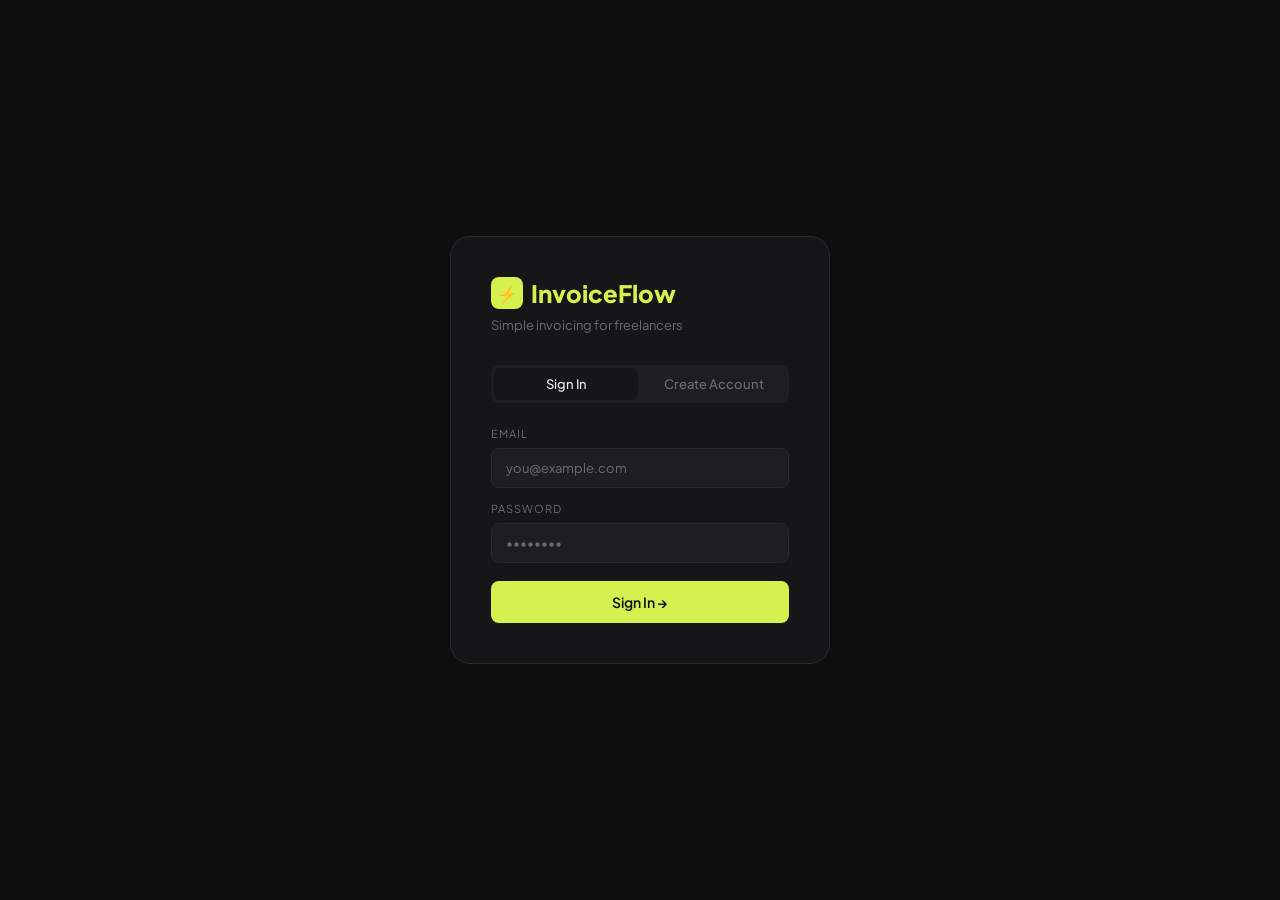
==== index.html @ d76b5438 "Update index.html" ====
<!DOCTYPE html>
<html lang="en">
<head>
<meta charset="UTF-8">
<meta name="viewport" content="width=device-width, initial-scale=1.0">
<title>InvoiceFlow — Simple Invoicing for Freelancers</title>
<link href="https://fonts.googleapis.com/css2?family=Plus+Jakarta+Sans:wght@400;500;600;700;800&family=DM+Mono:wght@300;400;500&display=swap" rel="stylesheet">
<link rel="stylesheet" href="style.css">

<!-- Supabase -->
<script src="https://cdn.jsdelivr.net/npm/@supabase/supabase-js@2"></script>
<!-- PDF -->
<script src="https://cdnjs.cloudflare.com/ajax/libs/jspdf/2.5.1/jspdf.umd.min.js"></script>
<script src="https://cdnjs.cloudflare.com/ajax/libs/jspdf-autotable/3.8.2/jspdf.plugin.autotable.min.js"></script>
<!-- Charts -->
<script src="https://cdn.jsdelivr.net/npm/chart.js@4.4.0/dist/chart.umd.min.js"></script>
<!-- App config — replace with your values -->
<script>
  const SUPABASE_URL = 'https://qlejmmsizedjpfwicvux.supabase.co'  // ← replace this
  const SUPABASE_KEY = 'eyJhbGciOiJIUzI1NiIsInR5cCI6IkpXVCJ9.eyJpc3MiOiJzdXBhYmFzZSIsInJlZiI6InFsZWptbXNpemVkanBmd2ljdnV4Iiwicm9sZSI6ImFub24iLCJpYXQiOjE3NzM1NTgwMjksImV4cCI6MjA4OTEzNDAyOX0.oq34AdYu4NknnfqPH8v4bfA4Kg9KngEJ089hecFGoRc'                             // ← replace this
  const { createClient } = supabase
  const db = createClient(SUPABASE_URL, SUPABASE_KEY)

  // LemonSqueezy config — keys are now server-side only
  const TRIAL_DAYS         = 14
  const FREE_INVOICE_LIMIT = 3
</script>
</head>
<body>
</head>
<body>

<!-- AUTH SCREEN -->
<div class="auth-screen" id="auth-screen">
  <div class="auth-box">
    <div class="auth-logo"><div class="auth-logo-icon">⚡</div>InvoiceFlow</div>
    <div class="auth-sub">Simple invoicing for freelancers</div>
    <div class="auth-tabs">
      <button class="auth-tab active" onclick="switchAuthTab('login',this)">Sign In</button>
      <button class="auth-tab" onclick="switchAuthTab('signup',this)">Create Account</button>
    </div>
    <div class="auth-error" id="auth-error"></div>
    <div id="auth-login">
      <label class="auth-label">Email</label>
      <input class="auth-input" id="login-email" type="email" placeholder="you@example.com" />
      <label class="auth-label">Password</label>
      <input class="auth-input" id="login-password" type="password" placeholder="••••••••" />
      <button class="auth-btn" onclick="handleLogin()">Sign In →</button>
    </div>
    <div id="auth-signup" style="display:none">
      <label class="auth-label">Email</label>
      <input class="auth-input" id="signup-email" type="email" placeholder="you@example.com" />
      <label class="auth-label">Password</label>
      <input class="auth-input" id="signup-password" type="password" placeholder="Min 6 characters" />
      <button class="auth-btn" onclick="handleSignup()">Create Free Account →</button>
    </div>
  </div>
</div>

<!-- MAIN APP -->
<div class="app" id="app">
  <aside class="sidebar">
    <div class="logo"><div class="logo-icon">⚡</div>InvoiceFlow</div>
    <div class="nav-section">Menu</div>
    <a class="nav-item active" onclick="showView('dashboard',this)"><span class="nav-icon">▦</span> Dashboard</a>
    <a class="nav-item" onclick="showView('reports',this)"><span class="nav-icon">◈</span> Reports</a>
    <a class="nav-item" onclick="showView('invoices',this)"><span class="nav-icon">◫</span> Invoices</a>
    <a class="nav-item" onclick="showView('clients',this)"><span class="nav-icon">◑</span> Clients</a>
    <a class="nav-item" onclick="showView('create',this)"><span class="nav-icon">＋</span> New Invoice</a>
    <a class="nav-item" onclick="showView('estimates',this)"><span class="nav-icon">◉</span> Estimates</a>
    <div class="nav-section">Account</div>
    <a class="nav-item" onclick="showView('settings',this)"><span class="nav-icon">⚙</span> Company Settings</a>
    <a class="nav-item" id="nav-billing" onclick="openBillingPortal()"><span class="nav-icon">💳</span> Billing</a>
    <a class="nav-item" onclick="handleLogout()"><span class="nav-icon">←</span> Sign Out</a>
    <div class="sidebar-bottom">
      <div class="user-pill">
        <div class="avatar" id="user-avatar">?</div>
        <div class="user-info">
          <div class="user-name" id="user-email-display">Loading...</div>
          <div class="user-plan">✦ Free Trial</div>
        </div>
      </div>
    </div>
  </aside>

  <main class="main">

    <!-- DASHBOARD -->
    <div class="view active" id="view-dashboard">
      <div class="trial-banner" id="trial-banner" style="display:none;">
        ⏳ <span id="trial-banner-text">You're on a free trial.</span>
        <button class="btn btn-primary" style="padding:6px 14px;font-size:12px;margin-left:auto;" onclick="goToCheckout()">Upgrade to Pro →</button>
      </div>
      <div class="page-header">
        <div>
          <div class="page-title">Dashboard</div>
          <div class="page-subtitle" id="dash-subtitle">Loading...</div>
        </div>
        <button class="btn btn-primary" onclick="showView('create',document.querySelector('[onclick*=create]'))">＋ New Invoice</button>
      </div>
      <div class="stats-grid">
        <div class="stat-card total"><div class="stat-label">Total Outstanding</div><div class="stat-value" id="stat-outstanding">$0</div><div class="stat-sub" id="stat-outstanding-sub">0 invoices</div></div>
        <div class="stat-card paid"><div class="stat-label">Paid</div><div class="stat-value" id="stat-paid">$0</div><div class="stat-sub" id="stat-paid-sub">0 invoices</div></div>
        <div class="stat-card pending"><div class="stat-label">Awaiting Payment</div><div class="stat-value" id="stat-pending">$0</div><div class="stat-sub" id="stat-pending-sub">0 sent</div></div>
        <div class="stat-card overdue"><div class="stat-label">Overdue</div><div class="stat-value" id="stat-overdue">$0</div><div class="stat-sub" id="stat-overdue-sub">0 invoices</div></div>
      </div>
      <div class="table-section">
        <div class="table-header"><div class="table-title">Recent Invoices</div></div>
        <table class="invoice-table">
          <thead><tr><th>Invoice</th><th>Client</th><th>Amount</th><th>Due Date</th><th>Status</th><th>Actions</th></tr></thead>
          <tbody id="dashboard-table-body"><tr class="loading-row"><td colspan="6">Loading...</td></tr></tbody>
        </table>
      </div>
    </div>

    <!-- REPORTS -->
    <div class="view" id="view-reports">
      <div class="page-header">
        <div>
          <div class="page-title">Reports</div>
          <div class="page-subtitle" id="report-subtitle">Financial overview</div>
        </div>
      </div>

      <!-- Date range bar -->
      <div class="date-range-bar">
        <span class="date-range-label">Period:</span>
        <input type="date" class="date-input" id="report-from" />
        <span class="date-range-label">→</span>
        <input type="date" class="date-input" id="report-to" />
        <button class="btn btn-primary" style="padding:8px 16px;font-size:12px;" onclick="applyDateRange()">Apply</button>
        <div style="display:flex;gap:6px;margin-left:8px;">
          <button class="quick-btn" onclick="setQuick('month',this)">This Month</button>
          <button class="quick-btn" onclick="setQuick('quarter',this)">3 Months</button>
          <button class="quick-btn active" onclick="setQuick('year',this)">This Year</button>
          <button class="quick-btn" onclick="setQuick('all',this)">All Time</button>
        </div>
      </div>

      <!-- KPI row -->
      <div class="kpi-grid">
        <div class="kpi-card income">
          <div class="kpi-label">Total Income</div>
          <div class="kpi-value" id="kpi-income">$0</div>
          <div class="kpi-sub" id="kpi-income-sub">0 paid invoices</div>
        </div>
        <div class="kpi-card outstanding">
          <div class="kpi-label">Outstanding</div>
          <div class="kpi-value" id="kpi-outstanding">$0</div>
          <div class="kpi-sub" id="kpi-outstanding-sub">0 invoices</div>
        </div>
        <div class="kpi-card overdue">
          <div class="kpi-label">Overdue</div>
          <div class="kpi-value" id="kpi-overdue">$0</div>
          <div class="kpi-sub" id="kpi-overdue-sub">0 invoices</div>
        </div>
        <div class="kpi-card invoices">
          <div class="kpi-label">Total Invoiced</div>
          <div class="kpi-value" id="kpi-total">$0</div>
          <div class="kpi-sub" id="kpi-total-sub">0 invoices</div>
        </div>
      </div>

      <!-- Income chart + Status donut -->
      <div class="report-grid">
        <div class="report-card">
          <div class="report-card-title">Income Over Time</div>
          <canvas id="income-chart" height="200"></canvas>
        </div>
        <div class="report-card">
          <div class="report-card-title">Invoice Status Breakdown</div>
          <div class="status-donut-wrap">
            <canvas id="status-chart" width="140" height="140" style="flex-shrink:0;"></canvas>
            <div class="donut-legend" id="donut-legend"></div>
          </div>
        </div>
      </div>

      <!-- Top clients + Averages -->
      <div class="report-grid">
        <div class="report-card">
          <div class="report-card-title">Top Clients by Revenue</div>
          <div id="top-clients-list"></div>
        </div>
        <div class="report-card">
          <div class="report-card-title">Key Metrics</div>
          <div id="avg-metrics"></div>
        </div>
      </div>
    </div>

    <!-- ALL INVOICES -->
    <div class="view" id="view-invoices">
      <div class="page-header">
        <div><div class="page-title">All Invoices</div><div class="page-subtitle">Manage and track all your invoices</div></div>
        <button class="btn btn-primary" onclick="showView('create',document.querySelector('[onclick*=create]'))">＋ New Invoice</button>
      </div>
      <div class="table-section">
        <div class="table-header">
          <div class="table-title">Invoice List</div>
          <div class="filter-tabs">
            <button class="filter-tab active" onclick="filterInvoices('all',this)">All</button>
            <button class="filter-tab" onclick="filterInvoices('paid',this)">Paid</button>
            <button class="filter-tab" onclick="filterInvoices('sent',this)">Sent</button>
            <button class="filter-tab" onclick="filterInvoices('overdue',this)">Overdue</button>
          </div>
        </div>
        <table class="invoice-table">
          <thead><tr><th>Invoice</th><th>Client</th><th>Amount</th><th>Due Date</th><th>Status</th><th>Actions</th></tr></thead>
          <tbody id="invoices-table-body"><tr class="loading-row"><td colspan="6">Loading...</td></tr></tbody>
        </table>
      </div>
    </div>

    <!-- CREATE INVOICE -->
    <div class="view" id="view-create">
      <div class="page-header">
        <div><div class="page-title" id="create-page-title">New Invoice</div><div class="page-subtitle" id="new-invoice-num">Draft</div></div>
        <div style="display:flex;gap:10px;">
          <button class="btn btn-ghost" onclick="showView('dashboard',document.querySelector('[onclick*=dashboard]'))">Cancel</button>
          <button class="btn btn-ghost" id="btn-save-draft" onclick="saveInvoice('draft')">Save Draft</button>
          <button class="btn btn-ghost" id="btn-save-estimate" onclick="saveInvoice('estimate')" style="display:none">Save Estimate</button>
          <button class="btn btn-primary" id="btn-send" onclick="saveInvoice('sent')">✉ Send Invoice</button>
        </div>
      </div>

      <div class="form-grid">
        <div class="form-card" style="border-color:var(--accent);border-opacity:.3;">
          <div class="form-card-title"><span>1</span> From (Your Company)</div>
          <div id="company-banner" style="display:flex;align-items:center;gap:14px;">
            <img id="create-logo-preview" src="" style="display:none;width:44px;height:44px;object-fit:contain;border-radius:6px;border:1px solid var(--border);background:var(--surface2);" />
            <div style="flex:1;">
              <div id="create-company-name" style="font-weight:500;font-size:14px;color:var(--text);">—</div>
              <div id="create-company-email" style="font-size:12px;color:var(--muted);margin-top:2px;">—</div>
              <div id="create-company-address" style="font-size:12px;color:var(--muted);margin-top:1px;"></div>
            </div>
            <button class="btn btn-ghost" style="font-size:11px;padding:6px 12px;" onclick="showView('settings',document.querySelector('[onclick*=settings]'))">Edit ⚙</button>
          </div>
        </div>
        <div class="form-card">
          <div class="form-card-title"><span>2</span> Bill To (Client)</div>
          <div class="form-group"><label class="form-label">Client Name / Company</label><input class="form-input" id="client-name" placeholder="Acme Corp" /></div>
          <div class="form-group"><label class="form-label">Client Email</label><input class="form-input" id="client-email" placeholder="billing@client.com" /></div>
          <div class="form-group"><label class="form-label">Client Address (optional)</label><input class="form-input" id="client-address" placeholder="456 Business Ave" /></div>
        </div>
      </div>

      <div class="form-grid">
        <div class="form-card">
          <div class="form-card-title"><span>3</span> Invoice Details</div>
          <div class="form-group"><label class="form-label">Invoice Number</label><input class="form-input" id="inv-number" placeholder="#INV-0001" /></div>
          <div class="form-group"><label class="form-label">Issue Date</label><input class="form-input" type="date" id="inv-issue-date" /></div>
          <div class="form-group"><label class="form-label">Due Date</label><input class="form-input" type="date" id="inv-due-date" /></div>
          <div class="form-group">
            <label class="form-label">Currency</label>
            <select class="form-input" id="inv-currency" onchange="updateCurrencySymbol()">
              <option value="USD">USD — US Dollar ($)</option>
              <option value="EUR">EUR — Euro (€)</option>
              <option value="IDR">IDR — Indonesian Rupiah (Rp)</option>
              <option value="GBP">GBP — British Pound (£)</option>
              <option value="SGD">SGD — Singapore Dollar (S$)</option>
              <option value="AUD">AUD — Australian Dollar (A$)</option>
              <option value="JPY">JPY — Japanese Yen (¥)</option>
              <option value="MYR">MYR — Malaysian Ringgit (RM)</option>
            </select>
          </div>
        </div>
        <div class="form-card">
          <div class="form-card-title"><span>4</span> Payment & Notes</div>
          <div class="form-group"><label class="form-label">Payment Method</label><select class="form-input" id="inv-payment-method"><option>Bank Transfer</option><option>PayPal</option><option>Stripe</option><option>Wise</option></select></div>
          <div class="form-group"><label class="form-label">Payment Details</label><input class="form-input" id="inv-payment-details" placeholder="Account number or PayPal email" /></div>
          <div class="form-group"><label class="form-label">Notes (optional)</label><input class="form-input" id="inv-notes" placeholder="Thank you for your business!" /></div>
        </div>
      </div>

      <div class="line-items-card">
        <div class="form-card-title"><span>5</span> Line Items</div>
        <div class="line-item-header"><span>Description</span><span>Qty</span><span id="rate-header">Rate ($)</span><span>Total</span><span></span></div>
        <div id="line-items"></div>
        <button class="btn btn-ghost" style="margin-top:12px;font-size:12px;" onclick="addLine()">＋ Add Line Item</button>
        <div class="totals-row">
          <div class="totals-box">
            <div class="totals-line"><span>Subtotal</span><span id="subtotal">$0.00</span></div>
            <div class="totals-line" style="align-items:center;">
              <span>Tax %</span>
              <input class="form-input" id="tax-rate" type="number" min="0" max="100" value="0" oninput="calcTotal()" style="width:70px;padding:4px 8px;font-size:12px;text-align:right;" />
            </div>
            <div class="totals-line"><span>Tax Amount</span><span id="tax-amount">$0.00</span></div>
            <div class="totals-line total"><span>Total</span><span id="grand-total">$0.00</span></div>
          </div>
        </div>
      </div>

      <div class="form-actions">
        <button class="btn btn-ghost" onclick="showView('dashboard',document.querySelector('[onclick*=dashboard]'))">Cancel</button>
        <button class="btn btn-ghost" onclick="saveInvoice('draft')">Save Draft</button>
        <button class="btn btn-primary" onclick="saveInvoice('sent')">✉ Send Invoice</button>
      </div>
    </div>

    <!-- ESTIMATES -->
    <div class="view" id="view-estimates">
      <div class="page-header">
        <div><div class="page-title">Estimates</div><div class="page-subtitle">Send quotes, convert to invoices in one click</div></div>
        <button class="btn btn-primary" onclick="showEstimateForm()">＋ New Estimate</button>
      </div>
      <div class="table-section">
        <div class="table-header"><div class="table-title">All Estimates</div></div>
        <table class="invoice-table">
          <thead><tr><th>Estimate</th><th>Client</th><th>Amount</th><th>Date</th><th>Status</th><th>Actions</th></tr></thead>
          <tbody id="estimates-table-body"><tr class="loading-row"><td colspan="6">Loading...</td></tr></tbody>
        </table>
      </div>
    </div>

    <!-- INVOICE DETAIL -->
    <div class="view" id="view-detail">
      <div class="page-header">
        <div>
          <div class="page-title" id="detail-inv-number">#INV-0001</div>
          <div class="page-subtitle" id="detail-inv-status">Status</div>
        </div>
        <div style="display:flex;gap:10px;">
          <button class="btn btn-ghost" onclick="showView('invoices', document.querySelector('[onclick*=invoices]'))">← Back</button>
          <button class="btn btn-ghost" id="detail-mark-paid-btn" onclick="markPaidFromDetail()">✓ Mark as Paid</button>
          <button class="btn btn-ghost" id="detail-convert-btn" onclick="convertEstimateToInvoice()" style="display:none">→ Convert to Invoice</button>
          <button class="btn btn-ghost" onclick="downloadPDF()">↓ Download PDF</button>
          <button class="btn btn-ghost" id="detail-share-btn" onclick="sharePortalLink()">🔗 Share Link</button>
          <button class="btn btn-primary" id="detail-email-btn" onclick="openEmailModal()">✉ Send Invoice</button>
          <button class="btn btn-ghost" id="detail-remind-btn" onclick="openReminderFromDetail()">🔔 Reminder</button>
        </div>
      </div>

      <div class="form-grid">
        <div class="form-card">
          <div class="form-card-title"><span>↑</span> From</div>
          <div style="font-size:14px;line-height:2;" id="detail-from">—</div>
        </div>
        <div class="form-card">
          <div class="form-card-title"><span>↓</span> Bill To</div>
          <div style="font-size:14px;line-height:2;" id="detail-to">—</div>
        </div>
      </div>

      <div class="form-grid">
        <div class="form-card">
          <div class="form-card-title"><span>i</span> Invoice Details</div>
          <div style="display:grid;grid-template-columns:1fr 1fr;gap:12px;">
            <div><div class="form-label">Issue Date</div><div id="detail-issue-date" style="font-size:14px;">—</div></div>
            <div><div class="form-label">Due Date</div><div id="detail-due-date" style="font-size:14px;">—</div></div>
            <div><div class="form-label">Payment Method</div><div id="detail-payment-method" style="font-size:14px;">—</div></div>
            <div><div class="form-label">Notes</div><div id="detail-notes" style="font-size:14px;">—</div></div>
          </div>
        </div>
        <div class="form-card" style="display:flex;flex-direction:column;justify-content:center;align-items:center;gap:8px;">
          <div class="form-label">Total Amount</div>
          <div id="detail-total" style="font-family:'Plus Jakarta Sans',sans-serif;font-size:48px;font-weight:800;letter-spacing:-2px;color:var(--accent);">$0</div>
          <span class="badge" id="detail-badge">draft</span>
        </div>
      </div>

      <div class="line-items-card">
        <div class="form-card-title"><span>≡</span> Line Items</div>
        <div class="line-item-header"><span>Description</span><span>Qty</span><span>Rate</span><span>Total</span><span></span></div>
        <div id="detail-line-items"></div>
        <div class="totals-row">
          <div class="totals-box">
            <div class="totals-line"><span>Subtotal</span><span id="detail-subtotal">$0.00</span></div>
            <div class="totals-line"><span id="detail-tax-label">Tax (0%)</span><span id="detail-tax-amount">$0.00</span></div>
            <div class="totals-line total"><span>Total</span><span id="detail-grand-total">$0.00</span></div>
          </div>
        </div>
      </div>
    </div>

    <!-- COMPANY SETTINGS -->
    <div class="view" id="view-settings">
      <div class="page-header">
        <div>
          <div class="page-title">Company Settings</div>
          <div class="page-subtitle">Set once — used on every invoice automatically</div>
        </div>
        <button class="btn btn-primary" onclick="saveCompanySettings()">Save Settings</button>
      </div>

      <div class="form-grid">
        <div class="form-card">
          <div class="form-card-title"><span>🏢</span> Company Info</div>
          <div class="form-group"><label class="form-label">Company / Your Name</label><input class="form-input" id="settings-name" placeholder="Alex Johnson Design" /></div>
          <div class="form-group"><label class="form-label">Email</label><input class="form-input" id="settings-email" placeholder="you@email.com" /></div>
          <div class="form-group"><label class="form-label">Phone (optional)</label><input class="form-input" id="settings-phone" placeholder="+1 234 567 8900" /></div>
          <div class="form-group"><label class="form-label">Address (optional)</label><input class="form-input" id="settings-address" placeholder="123 Main St, City, Country" /></div>
          <div class="form-group"><label class="form-label">Website (optional)</label><input class="form-input" id="settings-website" placeholder="www.yoursite.com" /></div>
        </div>

        <div class="form-card">
          <div class="form-card-title"><span>🖼</span> Company Logo</div>
          <div style="display:flex;flex-direction:column;align-items:center;gap:16px;padding:20px 0;">
            <img id="settings-logo-preview" src="" alt="Logo" style="display:none;max-width:160px;max-height:100px;object-fit:contain;border-radius:8px;border:1px solid var(--border);background:var(--surface2);padding:8px;" />
            <div id="settings-logo-placeholder" style="width:160px;height:100px;border:2px dashed var(--border);border-radius:8px;display:flex;align-items:center;justify-content:center;color:var(--muted);font-size:12px;">No logo yet</div>
            <label style="cursor:pointer;width:100%;">
              <div class="btn btn-ghost" style="width:100%;justify-content:center;">↑ Upload Logo</div>
              <input type="file" id="settings-logo-upload" accept="image/*" style="display:none" onchange="handleSettingsLogoUpload(this)" />
            </label>
            <button class="btn btn-ghost" style="width:100%;justify-content:center;color:var(--overdue);border-color:var(--overdue);" onclick="clearSettingsLogo()">Remove Logo</button>
          </div>
          <div style="font-size:11px;color:var(--muted);text-align:center;">PNG or JPG recommended. Max 1MB.</div>
        </div>
      </div>

      <div class="form-grid" style="margin-bottom:24px;">
        <div class="form-card">
          <div class="form-card-title"><span>✍</span> Authorised Signature</div>
          <div style="font-size:12px;color:var(--muted);margin-bottom:16px;">Appears on the PDF above "Authorised Sign". Use a signature on white/transparent background.</div>
          <div style="display:flex;flex-direction:column;align-items:center;gap:16px;">
            <img id="settings-sign-preview" src="" alt="Signature" style="display:none;max-width:200px;max-height:80px;object-fit:contain;border-radius:8px;border:1px solid var(--border);background:white;padding:8px;" />
            <div id="settings-sign-placeholder" style="width:200px;height:80px;border:2px dashed var(--border);border-radius:8px;display:flex;align-items:center;justify-content:center;color:var(--muted);font-size:12px;">No signature yet</div>
            <label style="cursor:pointer;width:100%;">
              <div class="btn btn-ghost" style="width:100%;justify-content:center;">↑ Upload Signature</div>
              <input type="file" id="settings-sign-upload" accept="image/*" style="display:none" onchange="handleSignatureUpload(this)" />
            </label>
            <button class="btn btn-ghost" style="width:100%;justify-content:center;color:var(--overdue);border-color:var(--overdue);" onclick="clearSignature()">Remove Signature</button>
          </div>
          <div style="font-size:11px;color:var(--muted);text-align:center;margin-top:12px;">PNG with transparent background works best.</div>
        </div>

        <div class="form-card">
          <div class="form-card-title"><span>👁</span> Signature Preview</div>
          <div style="background:white;border:1px solid var(--border);border-radius:8px;padding:20px;margin-bottom:12px;">
            <div style="display:flex;justify-content:flex-end;">
              <div style="width:160px;text-align:center;">
                <div id="sign-preview-img-wrap" style="height:60px;display:flex;align-items:center;justify-content:center;margin-bottom:8px;">
                  <img id="sign-preview-img" src="" style="display:none;max-width:150px;max-height:56px;object-fit:contain;" />
                  <div id="sign-preview-empty" style="color:#ccc;font-size:12px;">signature here</div>
                </div>
                <div style="border-top:1px solid #555;padding-top:5px;font-size:11px;color:#888;">Authorised Sign</div>
              </div>
            </div>
          </div>
          <div style="font-size:11px;color:var(--muted);">This is how the signature area will look on your PDF invoice.</div>
        </div>
      </div>

      <div class="form-card" style="margin-bottom:24px;">
        <div class="form-card-title"><span>🎨</span> Brand Color</div>
        <div class="form-label" style="margin-bottom:12px;">This color is used on your PDF invoice — bars, total box, accents</div>
        <div style="display:flex;align-items:center;gap:16px;flex-wrap:wrap;">
          <div style="display:flex;align-items:center;gap:10px;">
            <input type="color" id="settings-brand-color" value="#ffc800"
              style="width:48px;height:48px;border:none;border-radius:8px;cursor:pointer;background:none;padding:0;"
              oninput="updateColorPreview(this.value)" />
            <div>
              <div style="font-size:13px;font-weight:500;color:var(--text)" id="color-hex-label">#FFC800</div>
              <div style="font-size:11px;color:var(--muted);">Click to change</div>
            </div>
          </div>
          <div style="display:flex;gap:8px;flex-wrap:wrap;" id="color-presets">
            <button class="color-swatch" style="background:#ffc800;" onclick="setColor('#ffc800')" title="Yellow"></button>
            <button class="color-swatch" style="background:#3b82f6;" onclick="setColor('#3b82f6')" title="Blue"></button>
            <button class="color-swatch" style="background:#10b981;" onclick="setColor('#10b981')" title="Green"></button>
            <button class="color-swatch" style="background:#ef4444;" onclick="setColor('#ef4444')" title="Red"></button>
            <button class="color-swatch" style="background:#8b5cf6;" onclick="setColor('#8b5cf6')" title="Purple"></button>
            <button class="color-swatch" style="background:#f97316;" onclick="setColor('#f97316')" title="Orange"></button>
            <button class="color-swatch" style="background:#ec4899;" onclick="setColor('#ec4899')" title="Pink"></button>
            <button class="color-swatch" style="background:#1e293b;" onclick="setColor('#1e293b')" title="Navy"></button>
          </div>
        </div>
        <div style="margin-top:16px;background:var(--surface2);border-radius:8px;overflow:hidden;">
          <div id="color-bar-preview" style="height:6px;background:#ffc800;transition:background .2s;"></div>
          <div style="padding:10px 14px;font-size:11px;color:var(--muted);">Preview — this bar appears on your PDF invoice</div>
        </div>
      </div>

      <div class="form-card" style="margin-bottom:24px;">
        <div class="form-card-title"><span>💳</span> Default Payment Info</div>
        <div class="form-grid" style="margin-bottom:0;">
          <div class="form-group"><label class="form-label">Default Currency</label>
            <select class="form-input" id="settings-currency">
              <option value="USD">USD — US Dollar ($)</option>
              <option value="EUR">EUR — Euro (€)</option>
              <option value="IDR">IDR — Indonesian Rupiah (Rp)</option>
              <option value="GBP">GBP — British Pound (£)</option>
              <option value="SGD">SGD — Singapore Dollar (S$)</option>
              <option value="AUD">AUD — Australian Dollar (A$)</option>
              <option value="JPY">JPY — Japanese Yen (¥)</option>
              <option value="MYR">MYR — Malaysian Ringgit (RM)</option>
            </select>
          </div>
          <div class="form-group"><label class="form-label">Default Payment Method</label>
            <select class="form-input" id="settings-payment-method">
              <option>Bank Transfer</option><option>PayPal</option><option>Stripe</option><option>Wise</option>
            </select>
          </div>
          <div class="form-group"><label class="form-label">Payment Details</label><input class="form-input" id="settings-payment-details" placeholder="Account number, PayPal email, etc." /></div>
        </div>
        <div class="form-group"><label class="form-label">Default Invoice Notes</label><input class="form-input" id="settings-notes" placeholder="Thank you for your business!" /></div>
      </div>

      <div style="display:flex;justify-content:flex-end;gap:12px;">
        <button class="btn btn-ghost" onclick="showView('dashboard',document.querySelector('[onclick*=dashboard]'))">Cancel</button>
        <button class="btn btn-primary" onclick="saveCompanySettings()">✓ Save Settings</button>
      </div>
    </div>

    <!-- CLIENTS -->
    <div class="view" id="view-clients">
      <div class="page-header">
        <div>
          <div class="page-title">Clients</div>
          <div class="page-subtitle" id="clients-subtitle">Loading...</div>
        </div>
        <button class="btn btn-primary" onclick="showView('create',document.querySelector('[onclick*=create]'))">＋ New Invoice</button>
      </div>

      <!-- Search -->
      <div style="margin-bottom:20px;position:relative;">
        <input class="form-input" id="client-search" placeholder="Search clients by name or email..." oninput="filterClients(this.value)" style="padding-left:36px;" />
        <span style="position:absolute;left:12px;top:50%;transform:translateY(-50%);color:var(--muted);font-size:14px;">⌕</span>
      </div>

      <div class="table-section">
        <div class="table-header">
          <div class="table-title">All Clients</div>
          <div class="filter-tabs">
            <button class="filter-tab active" onclick="sortClients('revenue',this)">Top Revenue</button>
            <button class="filter-tab" onclick="sortClients('name',this)">A → Z</button>
            <button class="filter-tab" onclick="sortClients('recent',this)">Most Recent</button>
          </div>
        </div>
        <table class="invoice-table">
          <thead>
            <tr>
              <th>Client</th>
              <th>Invoices</th>
              <th>Total Billed</th>
              <th>Total Paid</th>
              <th>Outstanding</th>
              <th>Last Invoice</th>
              <th>Actions</th>
            </tr>
          </thead>
          <tbody id="clients-table-body">
            <tr class="loading-row"><td colspan="7">Loading clients...</td></tr>
          </tbody>
        </table>
      </div>
    </div>

  </main>

  <!-- CLIENT DETAIL PANEL -->
  <div class="client-panel-overlay" id="client-panel-overlay" onclick="closeClientPanel()"></div>
  <div class="client-panel" id="client-panel">
    <div class="client-panel-header">
      <div>
        <div class="client-panel-avatar" id="cp-avatar">A</div>
        <div>
          <div class="client-panel-name" id="cp-name">Client Name</div>
          <div class="client-panel-email" id="cp-email">email@client.com</div>
        </div>
      </div>
      <button class="icon-btn" onclick="closeClientPanel()" style="flex-shrink:0;">✕</button>
    </div>

    <div class="client-panel-stats">
      <div class="cp-stat">
        <div class="cp-stat-label">Total Billed</div>
        <div class="cp-stat-value" id="cp-total-billed">$0</div>
      </div>
      <div class="cp-stat">
        <div class="cp-stat-label">Total Paid</div>
        <div class="cp-stat-value paid" id="cp-total-paid">$0</div>
      </div>
      <div class="cp-stat">
        <div class="cp-stat-label">Outstanding</div>
        <div class="cp-stat-value pending" id="cp-outstanding">$0</div>
      </div>
      <div class="cp-stat">
        <div class="cp-stat-label">Invoices</div>
        <div class="cp-stat-value" id="cp-inv-count">0</div>
      </div>
    </div>

    <div style="display:flex;gap:8px;margin-bottom:20px;">
      <button class="btn btn-primary" style="flex:1;justify-content:center;font-size:12px;" onclick="newInvoiceForClient()">＋ New Invoice</button>
      <button class="btn btn-ghost" style="flex:1;justify-content:center;font-size:12px;" id="cp-email-btn" onclick="emailClient()">✉ Email</button>
    </div>

    <div style="font-size:11px;text-transform:uppercase;letter-spacing:1px;color:var(--muted);margin-bottom:12px;">Invoice History</div>
    <div id="cp-invoice-list"></div>
  </div>
</div>

<!-- PAYWALL MODAL -->
<div class="paywall-overlay" id="paywall-modal">
  <div class="paywall-box">
    <div class="paywall-icon">⚡</div>
    <div class="paywall-title" id="paywall-title">Your free trial has ended</div>
    <div class="paywall-sub" id="paywall-sub">Subscribe to InvoiceFlow Pro to continue creating invoices and accessing all features.</div>

    <div class="paywall-features">
      <div class="paywall-feature"><span class="paywall-feature-icon">✓</span> Unlimited invoices & estimates</div>
      <div class="paywall-feature"><span class="paywall-feature-icon">✓</span> Client portal with shareable links</div>
      <div class="paywall-feature"><span class="paywall-feature-icon">✓</span> Branded PDF export with logo & signature</div>
      <div class="paywall-feature"><span class="paywall-feature-icon">✓</span> Multi-currency support (8 currencies)</div>
      <div class="paywall-feature"><span class="paywall-feature-icon">✓</span> Finance reports & analytics</div>
      <div class="paywall-feature"><span class="paywall-feature-icon">✓</span> Email sending & payment reminders</div>
    </div>

    <div class="paywall-price">
      <span class="paywall-price-amount">$12</span>
      <span class="paywall-price-period">/month</span>
      <div class="paywall-trial-note">Cancel anytime · No hidden fees</div>
    </div>

    <button class="btn btn-primary" style="width:100%;padding:14px;font-size:15px;justify-content:center;margin-bottom:10px;" onclick="goToCheckout()">
      🍋 Subscribe Now — $12/mo
    </button>
    <button class="btn btn-ghost" style="width:100%;padding:12px;font-size:13px;justify-content:center;" id="paywall-dismiss" onclick="dismissPaywall()">
      Maybe later
    </button>
  </div>
</div>

<!-- EMAIL MODAL -->
<div class="modal-overlay" id="email-modal">
  <div class="modal">
    <div class="modal-title">✉ Send Invoice</div>
    <div class="modal-sub" id="email-modal-sub">Compose your email to the client</div>

    <div class="pdf-note">
      📎 Your PDF invoice will be attached automatically after clicking Send
    </div>

    <div class="email-field">
      <label class="email-label">To</label>
      <input class="email-input" id="email-to" type="email" placeholder="client@email.com" />
    </div>
    <div class="email-field">
      <label class="email-label">CC (optional)</label>
      <input class="email-input" id="email-cc" type="email" placeholder="cc@email.com" />
    </div>
    <div class="email-field">
      <label class="email-label">Subject</label>
      <input class="email-input" id="email-subject" />
    </div>
    <div class="email-field">
      <label class="email-label">Message</label>
      <textarea class="email-textarea" id="email-body"></textarea>
    </div>

    <div class="email-summary" id="email-summary"></div>

    <div class="modal-actions">
      <button class="btn btn-ghost" onclick="closeEmailModal()">Cancel</button>
      <button class="btn btn-ghost" onclick="downloadPDF();showToast('📎 PDF downloaded — attach it to your email!')">↓ Download PDF First</button>
      <button class="btn btn-primary" onclick="sendEmail()">✉ Open Email Client</button>
    </div>
  </div>
</div>

<!-- REMINDER MODAL -->
<div class="modal-overlay" id="reminder-modal">
  <div class="modal">
    <div class="modal-title">Send Payment Reminder</div>
    <div class="modal-sub" id="modal-sub">Sending reminder...</div>
    <div class="reminder-preview">
      Hi <strong id="rp-name">Client</strong>,<br><br>
      This is a friendly reminder that invoice <strong id="rp-num">#INV</strong> for <strong id="rp-amount">$0</strong> is now due.<br><br>
      Please let us know if you have any questions.<br><br>
      Thank you for your continued business!<br>
      — <span id="rp-from">You</span>
    </div>
    <div class="modal-actions">
      <button class="btn btn-ghost" onclick="closeReminder()">Cancel</button>
      <button class="btn btn-primary" onclick="sendReminder()">📧 Send Reminder</button>
    </div>
  </div>
</div>

<!-- TOAST -->
<div class="toast" id="toast"><span id="toast-msg">Done!</span></div>
<script src="app.js"></script>
</body>
</html>
---- style.css ----
/* InvoiceFlow — Styles */
/* Generated from invoiceflow.html */

:root {
    --bg: #0e0e0f;
    --surface: #161618;
    --surface2: #1e1e21;
    --border: #2a2a2e;
    --accent: #d4f150;
    --accent2: #7c6af7;
    --text: #f0f0ee;
    --muted: #6b6b72;
    --paid: #3ecf8e;
    --overdue: #f97066;
    --pending: #f5a623;
    --radius: 12px;
  }
  * { margin:0; padding:0; box-sizing:border-box; }
  body { font-family:'Plus Jakarta Sans',sans-serif; background:var(--bg); color:var(--text); min-height:100vh; display:flex; overflow-x:hidden; }

  /* AUTH SCREEN */
  .auth-screen { position:fixed;inset:0;background:var(--bg);display:flex;align-items:center;justify-content:center;z-index:999; }
  .auth-screen.hidden { display:none; }
  .auth-box { background:var(--surface);border:1px solid var(--border);border-radius:20px;padding:40px;width:380px; }
  .auth-logo { font-family:'Plus Jakarta Sans',sans-serif;font-weight:800;font-size:24px;color:var(--accent);margin-bottom:8px;display:flex;align-items:center;gap:8px; }
  .auth-logo-icon { width:32px;height:32px;background:var(--accent);border-radius:8px;display:flex;align-items:center;justify-content:center;font-size:16px; }
  .auth-sub { color:var(--muted);font-size:13px;margin-bottom:32px; }
  .auth-tabs { display:flex;gap:4px;background:var(--surface2);border-radius:8px;padding:3px;margin-bottom:24px; }
  .auth-tab { flex:1;padding:8px;text-align:center;border-radius:6px;font-size:13px;cursor:pointer;color:var(--muted);border:none;background:none;font-family:'Plus Jakarta Sans',sans-serif;font-weight:500;transition:all .15s; }
  .auth-tab.active { background:var(--surface);color:var(--text); }
  .auth-label { display:block;font-size:11px;text-transform:uppercase;letter-spacing:1px;color:var(--muted);margin-bottom:8px; }
  .auth-input { width:100%;background:var(--surface2);border:1px solid var(--border);border-radius:8px;padding:11px 14px;color:var(--text);font-family:'Plus Jakarta Sans',sans-serif;font-size:13px;outline:none;margin-bottom:14px;transition:border-color .15s; }
  .auth-input:focus { border-color:var(--accent); }
  .auth-input::placeholder { color:var(--muted); }
  .auth-btn { width:100%;padding:12px;background:var(--accent);color:#0e0e0f;border:none;border-radius:8px;font-family:'Plus Jakarta Sans',sans-serif;font-size:14px;font-weight:600;cursor:pointer;margin-top:4px;transition:background .15s; }
  .auth-btn:hover { background:#c8e840; }
  .auth-btn:disabled { opacity:.5;cursor:not-allowed; }
  .auth-error { background:rgba(249,112,102,.12);border:1px solid var(--overdue);border-radius:8px;padding:10px 14px;font-size:12px;color:var(--overdue);margin-bottom:14px;display:none; }
  .auth-error.show { display:block; }

  /* APP */
  .app { display:none;width:100%; }
  .app.visible { display:flex; }

  /* SIDEBAR */
  .sidebar { width:220px;min-height:100vh;background:var(--surface);border-right:1px solid var(--border);display:flex;flex-direction:column;padding:28px 16px;position:fixed;left:0;top:0;bottom:0;z-index:100; }
  .logo { font-family:'Plus Jakarta Sans',sans-serif;font-weight:800;font-size:20px;color:var(--accent);margin-bottom:40px;padding:0 8px;display:flex;align-items:center;gap:8px; }
  .logo-icon { width:28px;height:28px;background:var(--accent);border-radius:6px;display:flex;align-items:center;justify-content:center;font-size:14px; }
  .nav-section { font-size:10px;text-transform:uppercase;letter-spacing:1.5px;color:var(--muted);padding:0 8px;margin-bottom:8px;margin-top:20px; }
  .nav-item { display:flex;align-items:center;gap:10px;padding:10px 12px;border-radius:8px;cursor:pointer;font-size:13px;font-family:'Plus Jakarta Sans',sans-serif;color:var(--muted);transition:all .15s;margin-bottom:2px;text-decoration:none; }
  .nav-item:hover { background:var(--surface2);color:var(--text); }
  .nav-item.active { background:var(--accent);color:#0e0e0f;font-weight:500; }
  .nav-icon { font-size:15px; }
  .sidebar-bottom { margin-top:auto;border-top:1px solid var(--border);padding-top:16px; }
  .user-pill { display:flex;align-items:center;gap:10px;padding:10px 12px;border-radius:8px;cursor:pointer; }
  .user-pill:hover { background:var(--surface2); }
  .avatar { width:28px;height:28px;border-radius:50%;background:linear-gradient(135deg,var(--accent2),var(--accent));display:flex;align-items:center;justify-content:center;font-size:11px;font-family:'Plus Jakarta Sans',sans-serif;font-weight:700;color:white;flex-shrink:0; }
  .user-info { font-size:12px;overflow:hidden; }
  .user-name { color:var(--text);font-weight:500;white-space:nowrap;overflow:hidden;text-overflow:ellipsis; }
  .user-plan { color:var(--accent);font-size:10px; }

  /* MAIN */
  .main { margin-left:220px;flex:1;padding:36px 40px;min-height:100vh; }
  .view { display:none; }
  .view.active { display:block;animation:fadeIn .3s ease; }
  @keyframes fadeIn { from{opacity:0;transform:translateY(8px)} to{opacity:1;transform:translateY(0)} }

  /* PAGE HEADER */
  .page-header { display:flex;align-items:center;justify-content:space-between;margin-bottom:36px; }
  .page-title { font-family:'Plus Jakarta Sans',sans-serif;font-size:28px;font-weight:800;letter-spacing:-.5px; }
  .page-subtitle { color:var(--muted);font-size:13px;margin-top:4px; }

  /* BUTTONS */
  .btn { display:inline-flex;align-items:center;gap:8px;padding:10px 20px;border-radius:8px;font-family:'Plus Jakarta Sans',sans-serif;font-size:13px;font-weight:600;cursor:pointer;border:none;transition:all .15s; }
  .btn-primary { background:var(--accent);color:#0e0e0f; }
  .btn-primary:hover { background:#c8e840;transform:translateY(-1px); }
  .btn-primary:disabled { opacity:.5;cursor:not-allowed;transform:none; }
  .btn-ghost { background:transparent;color:var(--muted);border:1px solid var(--border); }
  .btn-ghost:hover { border-color:var(--text);color:var(--text); }

  /* STATS */
  .stats-grid { display:grid;grid-template-columns:repeat(4,1fr);gap:16px;margin-bottom:32px; }
  .stat-card { background:var(--surface);border:1px solid var(--border);border-radius:var(--radius);padding:22px;position:relative;overflow:hidden;transition:transform .15s; }
  .stat-card:hover { transform:translateY(-2px); }
  .stat-card::before { content:'';position:absolute;top:0;left:0;right:0;height:2px; }
  .stat-card.total::before { background:var(--accent2); }
  .stat-card.paid::before { background:var(--paid); }
  .stat-card.pending::before { background:var(--pending); }
  .stat-card.overdue::before { background:var(--overdue); }
  .stat-label { font-size:11px;text-transform:uppercase;letter-spacing:1px;color:var(--muted);margin-bottom:12px; }
  .stat-value { font-family:'Plus Jakarta Sans',sans-serif;font-size:28px;font-weight:800;letter-spacing:-1px; }
  .stat-sub { font-size:11px;color:var(--muted);margin-top:6px; }
  .stat-card.paid .stat-value { color:var(--paid); }
  .stat-card.overdue .stat-value { color:var(--overdue); }
  .stat-card.pending .stat-value { color:var(--pending); }

  /* TABLE */
  .table-section { background:var(--surface);border:1px solid var(--border);border-radius:var(--radius);overflow:hidden; }
  .table-header { display:flex;align-items:center;justify-content:space-between;padding:20px 24px;border-bottom:1px solid var(--border); }
  .table-title { font-family:'Plus Jakarta Sans',sans-serif;font-weight:700;font-size:16px; }
  .filter-tabs { display:flex;gap:4px;background:var(--surface2);border-radius:8px;padding:3px; }
  .filter-tab { padding:6px 14px;border-radius:6px;font-size:12px;cursor:pointer;color:var(--muted);transition:all .15s;border:none;background:none;font-family:'Plus Jakarta Sans',sans-serif;font-weight:500; }
  .filter-tab.active { background:var(--surface);color:var(--text);box-shadow:0 1px 3px rgba(0,0,0,.3); }
  .invoice-table { width:100%;border-collapse:collapse; }
  .invoice-table th { text-align:left;padding:12px 24px;font-size:11px;text-transform:uppercase;letter-spacing:1px;color:var(--muted);border-bottom:1px solid var(--border);font-weight:400; }
  .invoice-table td { padding:16px 24px;font-size:13px;border-bottom:1px solid var(--border);vertical-align:middle; }
  .invoice-table tr:last-child td { border-bottom:none; }
  .invoice-table tr:hover td { background:var(--surface2); }
  .invoice-num { font-weight:500;color:var(--accent);font-size:12px; }
  .invoice-num-input { background:var(--surface2);border:1px solid var(--accent);border-radius:6px;padding:3px 8px;color:var(--accent);font-family:'Plus Jakarta Sans',sans-serif;font-size:12px;font-weight:600;outline:none;width:120px; }
  .client-name { font-weight:500; }
  .client-email { font-size:11px;color:var(--muted);margin-top:2px; }
  .amount { font-family:'Plus Jakarta Sans',sans-serif;font-weight:700;font-size:15px; }
  .badge { display:inline-flex;align-items:center;gap:5px;padding:4px 10px;border-radius:20px;font-size:11px;font-weight:500; }
  .badge::before { content:'';width:5px;height:5px;border-radius:50%;background:currentColor; }
  .badge-paid { background:rgba(62,207,142,.12);color:var(--paid); }
  .badge-overdue { background:rgba(249,112,102,.12);color:var(--overdue); }
  .badge-pending { background:rgba(245,166,35,.12);color:var(--pending); }
  .badge-sent { background:rgba(124,106,247,.12);color:var(--accent2); }
  .badge-draft { background:rgba(107,107,114,.15);color:var(--muted); }
  .action-btns { display:flex;gap:6px; }
  .icon-btn { width:30px;height:30px;border-radius:6px;border:1px solid var(--border);background:transparent;color:var(--muted);cursor:pointer;display:flex;align-items:center;justify-content:center;font-size:13px;transition:all .15s; }
  .icon-btn:hover { border-color:var(--text);color:var(--text);background:var(--surface2); }

  /* FORM */
  .form-grid { display:grid;grid-template-columns:1fr 1fr;gap:24px;margin-bottom:24px; }
  .form-card { background:var(--surface);border:1px solid var(--border);border-radius:var(--radius);padding:28px; }
  .form-card-title { font-family:'Plus Jakarta Sans',sans-serif;font-weight:700;font-size:15px;margin-bottom:20px;display:flex;align-items:center;gap:8px; }
  .form-card-title span { width:24px;height:24px;background:var(--accent);border-radius:6px;display:flex;align-items:center;justify-content:center;font-size:12px;color:#0e0e0f; }
  .form-group { margin-bottom:16px; }
  .form-label { display:block;font-size:11px;text-transform:uppercase;letter-spacing:1px;color:var(--muted);margin-bottom:8px; }
  .form-input { width:100%;background:var(--surface2);border:1px solid var(--border);border-radius:8px;padding:10px 14px;color:var(--text);font-family:'Plus Jakarta Sans',sans-serif;font-size:13px;transition:border-color .15s;outline:none; }
  .form-input:focus { border-color:var(--accent); }
  .form-input::placeholder { color:var(--muted); }

  /* LINE ITEMS */
  .line-items-card { background:var(--surface);border:1px solid var(--border);border-radius:var(--radius);padding:28px;margin-bottom:24px; }
  .line-item-row { display:grid;grid-template-columns:1fr 80px 100px 100px 36px;gap:10px;align-items:center;margin-bottom:10px; }
  .line-item-header { display:grid;grid-template-columns:1fr 80px 100px 100px 36px;gap:10px;margin-bottom:12px; }
  .line-item-header span { font-size:11px;text-transform:uppercase;letter-spacing:1px;color:var(--muted); }
  .totals-row { display:flex;justify-content:flex-end;margin-top:20px;padding-top:20px;border-top:1px solid var(--border); }
  .totals-box { width:260px; }
  .totals-line { display:flex;justify-content:space-between;font-size:13px;padding:6px 0;color:var(--muted); }
  .totals-line.total { font-family:'Plus Jakarta Sans',sans-serif;font-size:20px;font-weight:800;color:var(--text);border-top:1px solid var(--border);padding-top:12px;margin-top:6px; }
  .form-actions { display:flex;gap:12px;justify-content:flex-end; }

  /* MODAL */
  .modal-overlay { position:fixed;inset:0;background:rgba(0,0,0,.7);backdrop-filter:blur(4px);z-index:200;display:none;align-items:center;justify-content:center; }
  .modal-overlay.open { display:flex; }
  .modal { background:var(--surface);border:1px solid var(--border);border-radius:16px;padding:32px;width:520px;animation:slideUp .25s ease;max-height:90vh;overflow-y:auto; }
  .email-field { margin-bottom:14px; }
  .email-label { font-size:11px;text-transform:uppercase;letter-spacing:1px;color:var(--muted);margin-bottom:6px;display:block; }
  .email-input { width:100%;background:var(--surface2);border:1px solid var(--border);border-radius:8px;padding:10px 14px;color:var(--text);font-family:'Plus Jakarta Sans',sans-serif;font-size:13px;outline:none;transition:border-color .15s; }
  .email-input:focus { border-color:var(--accent); }
  .email-textarea { width:100%;background:var(--surface2);border:1px solid var(--border);border-radius:8px;padding:10px 14px;color:var(--text);font-family:'Plus Jakarta Sans',sans-serif;font-size:12px;outline:none;resize:vertical;min-height:120px;line-height:1.7;transition:border-color .15s; }
  .email-textarea:focus { border-color:var(--accent); }
  .email-summary { background:var(--surface2);border:1px solid var(--border);border-radius:8px;padding:14px;font-size:12px;color:var(--muted);margin-bottom:14px;line-height:1.8; }
  .email-summary strong { color:var(--text); }
  .pdf-note { display:flex;align-items:center;gap:8px;background:rgba(212,241,80,.08);border:1px solid rgba(212,241,80,.2);border-radius:8px;padding:10px 14px;font-size:12px;color:var(--accent);margin-bottom:16px; }
  @keyframes slideUp { from{opacity:0;transform:translateY(20px)} to{opacity:1;transform:translateY(0)} }
  .modal-title { font-family:'Plus Jakarta Sans',sans-serif;font-weight:800;font-size:20px;margin-bottom:8px; }
  .modal-sub { color:var(--muted);font-size:13px;margin-bottom:24px; }
  .reminder-preview { background:var(--surface2);border:1px solid var(--border);border-radius:8px;padding:16px;font-size:12px;line-height:1.7;color:var(--muted);margin-bottom:20px; }
  .reminder-preview strong { color:var(--text); }
  .modal-actions { display:flex;gap:10px;justify-content:flex-end; }

  /* TOAST */
  .toast { position:fixed;bottom:28px;right:28px;background:var(--surface2);border:1px solid var(--border);border-radius:10px;padding:14px 20px;font-size:13px;display:flex;align-items:center;gap:10px;z-index:300;transform:translateY(80px);opacity:0;transition:all .3s ease; }
  .toast.show { transform:translateY(0);opacity:1; }
  .empty-state { text-align:center;padding:60px 20px;color:var(--muted); }
  .loading-row td { text-align:center;color:var(--muted);font-size:13px;padding:40px; }
  .paywall-overlay { position:fixed;inset:0;background:rgba(0,0,0,.85);backdrop-filter:blur(8px);z-index:500;display:none;align-items:center;justify-content:center; }
  .paywall-overlay.open { display:flex; }
  .paywall-box { background:var(--surface);border:1px solid var(--border);border-radius:24px;padding:48px 40px;width:460px;text-align:center;animation:slideUp .3s ease; }
  .paywall-icon { font-size:48px;margin-bottom:16px; }
  .paywall-title { font-family:'Plus Jakarta Sans',sans-serif;font-weight:800;font-size:26px;letter-spacing:-.5px;margin-bottom:8px; }
  .paywall-sub { color:var(--muted);font-size:14px;line-height:1.6;margin-bottom:28px; }
  .paywall-features { text-align:left;background:var(--surface2);border-radius:12px;padding:20px;margin-bottom:28px; }
  .paywall-feature { display:flex;align-items:center;gap:10px;font-size:13px;padding:5px 0; }
  .paywall-feature-icon { color:var(--accent);font-size:14px;flex-shrink:0; }
  .paywall-price { margin-bottom:24px; }
  .paywall-price-amount { font-family:'Plus Jakarta Sans',sans-serif;font-size:40px;font-weight:800;color:var(--accent); }
  .paywall-price-period { font-size:14px;color:var(--muted); }
  .paywall-trial-note { font-size:12px;color:var(--muted);margin-top:8px; }
  .trial-banner { background:rgba(212,241,80,.1);border:1px solid rgba(212,241,80,.3);border-radius:10px;padding:12px 16px;margin-bottom:20px;font-size:13px;color:var(--accent);display:flex;align-items:center;gap:8px; }
  .color-swatch { width:28px;height:28px;border-radius:6px;border:2px solid transparent;cursor:pointer;transition:transform .15s,border-color .15s; }
  .color-swatch:hover { transform:scale(1.15);border-color:var(--text); }
  .report-grid { display:grid;grid-template-columns:1fr 1fr;gap:20px;margin-bottom:20px; }
  .report-card { background:var(--surface);border:1px solid var(--border);border-radius:var(--radius);padding:24px; }
  .report-card-full { background:var(--surface);border:1px solid var(--border);border-radius:var(--radius);padding:24px;margin-bottom:20px; }
  .report-card-title { font-family:'Plus Jakarta Sans',sans-serif;font-weight:700;font-size:15px;margin-bottom:20px;display:flex;align-items:center;justify-content:space-between; }
  .date-range-bar { display:flex;align-items:center;gap:12px;background:var(--surface);border:1px solid var(--border);border-radius:var(--radius);padding:16px 20px;margin-bottom:24px;flex-wrap:wrap; }
  .date-range-label { font-size:12px;color:var(--muted);white-space:nowrap; }
  .date-input { background:var(--surface2);border:1px solid var(--border);border-radius:8px;padding:8px 12px;color:var(--text);font-family:'Plus Jakarta Sans',sans-serif;font-size:12px;outline:none;transition:border-color .15s; }
  .date-input:focus { border-color:var(--accent); }
  .quick-btn { padding:6px 12px;border-radius:6px;font-size:11px;cursor:pointer;border:1px solid var(--border);background:transparent;color:var(--muted);font-family:'Plus Jakarta Sans',sans-serif;font-weight:500;transition:all .15s;white-space:nowrap; }
  .quick-btn:hover,.quick-btn.active { background:var(--accent);color:#0e0e0f;border-color:var(--accent); }
  .kpi-grid { display:grid;grid-template-columns:repeat(4,1fr);gap:12px;margin-bottom:20px; }
  .kpi-card { background:var(--surface);border:1px solid var(--border);border-radius:var(--radius);padding:18px;position:relative;overflow:hidden; }
  .kpi-card::before { content:'';position:absolute;top:0;left:0;right:0;height:3px; }
  .kpi-card.income::before { background:#3ecf8e; }
  .kpi-card.outstanding::before { background:var(--accent2); }
  .kpi-card.overdue::before { background:var(--overdue); }
  .kpi-card.invoices::before { background:var(--accent); }
  .kpi-label { font-size:10px;text-transform:uppercase;letter-spacing:1px;color:var(--muted);margin-bottom:8px; }
  .kpi-value { font-family:'Plus Jakarta Sans',sans-serif;font-size:24px;font-weight:800;letter-spacing:-.5px; }
  .kpi-sub { font-size:11px;color:var(--muted);margin-top:5px; }
  .kpi-card.income .kpi-value { color:#3ecf8e; }
  .kpi-card.overdue .kpi-value { color:var(--overdue); }
  .top-client-row { display:flex;align-items:center;justify-content:space-between;padding:10px 0;border-bottom:1px solid var(--border); }
  .top-client-row:last-child { border-bottom:none; }
  .top-client-name { font-size:13px;font-weight:500; }
  .top-client-invoices { font-size:11px;color:var(--muted);margin-top:2px; }
  .top-client-amount { font-family:'Plus Jakarta Sans',sans-serif;font-weight:700;font-size:15px;color:#3ecf8e; }
  .bar-wrap { display:flex;align-items:center;gap:8px;margin-bottom:8px; }
  .bar-label { font-size:11px;color:var(--muted);width:90px;text-align:right; }
  .bar-bg { flex:1;height:8px;background:var(--surface2);border-radius:4px;overflow:hidden; }
  .bar-fill { height:100%;border-radius:4px;background:#3ecf8e;transition:width .4s ease; }
  .bar-val { font-size:11px;color:var(--muted);width:80px; }
  .status-donut-wrap { display:flex;align-items:center;gap:24px; }
  .donut-legend { flex:1; }
  .legend-item { display:flex;align-items:center;gap:8px;margin-bottom:10px;font-size:12px; }
  .legend-dot { width:10px;height:10px;border-radius:50%;flex-shrink:0; }
  .avg-row { display:flex;justify-content:space-between;align-items:center;padding:12px 0;border-bottom:1px solid var(--border); }
  .avg-row:last-child { border-bottom:none; }
  .avg-label { font-size:13px;color:var(--muted); }
  .avg-value { font-family:'Plus Jakarta Sans',sans-serif;font-weight:700;font-size:16px; }
  ::-webkit-scrollbar { width:4px; }
  ::-webkit-scrollbar-track { background:transparent; }
  ::-webkit-scrollbar-thumb { background:var(--border);border-radius:4px; }
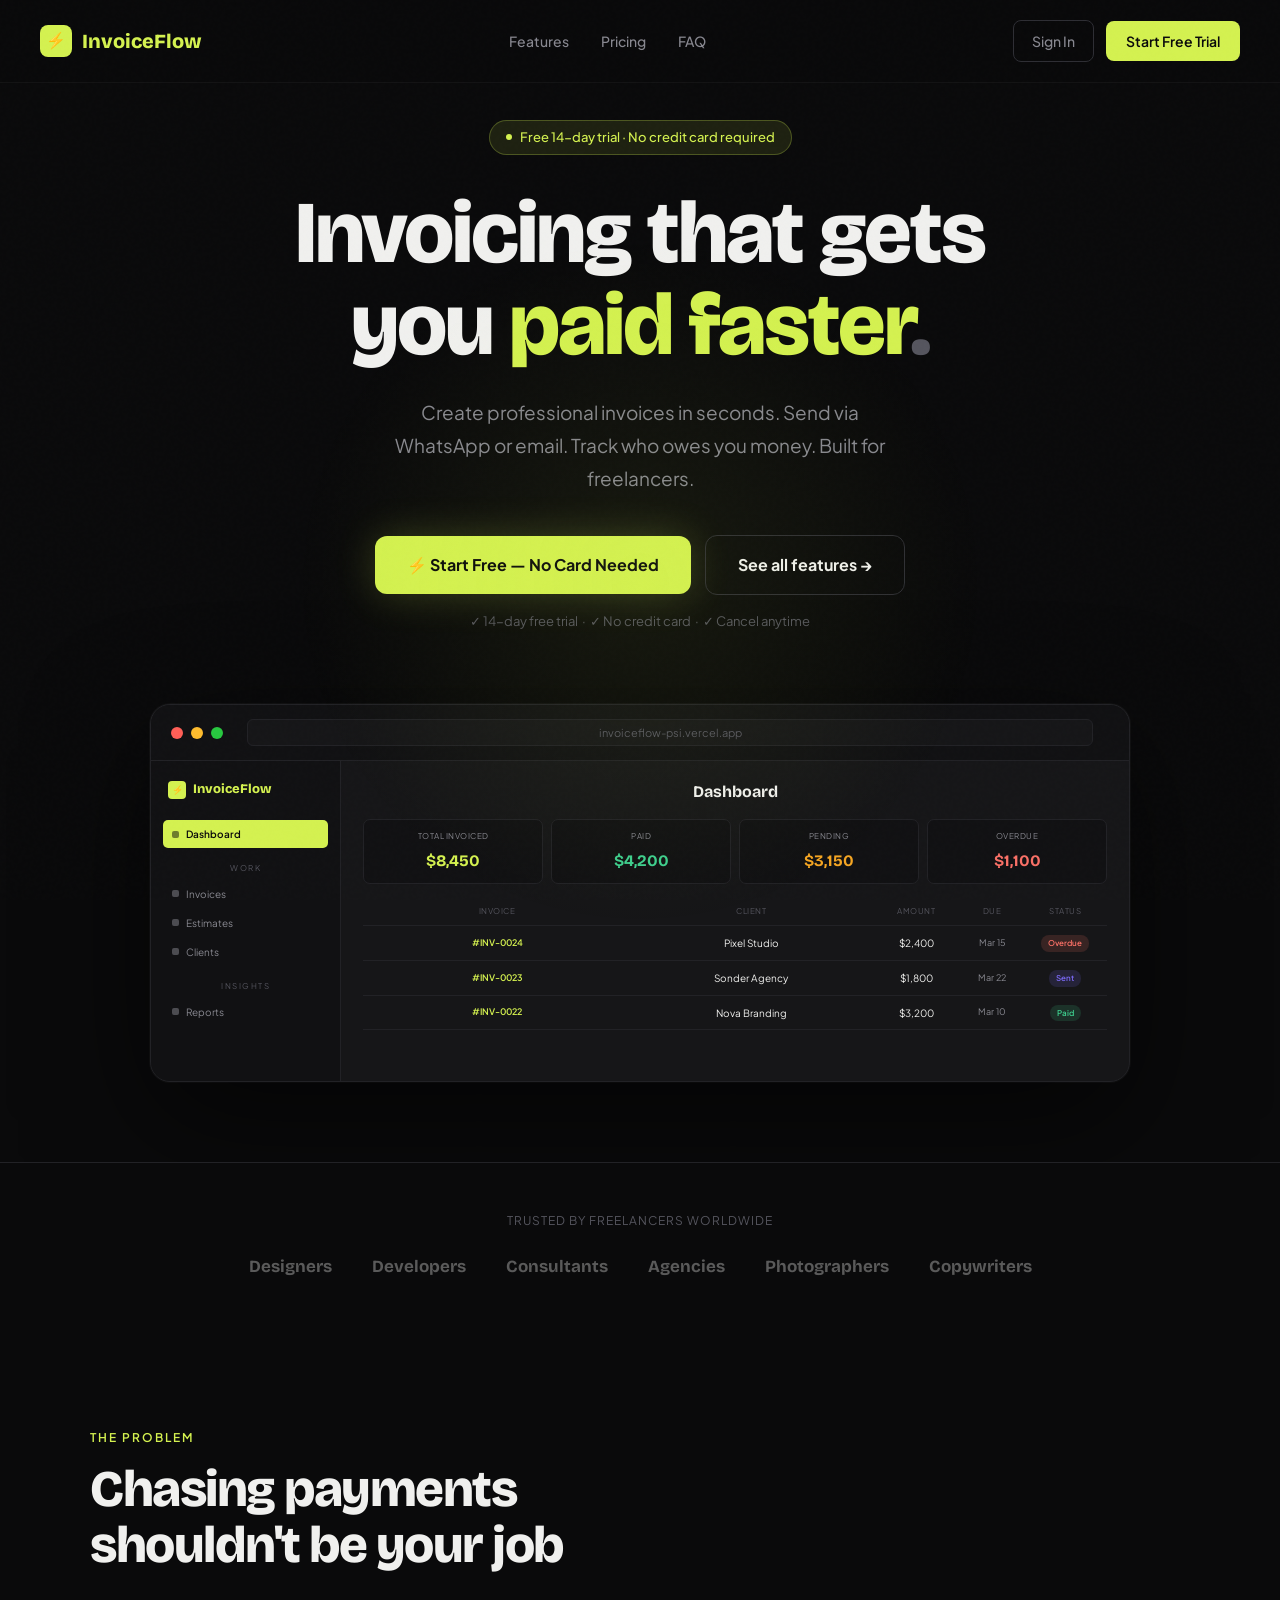
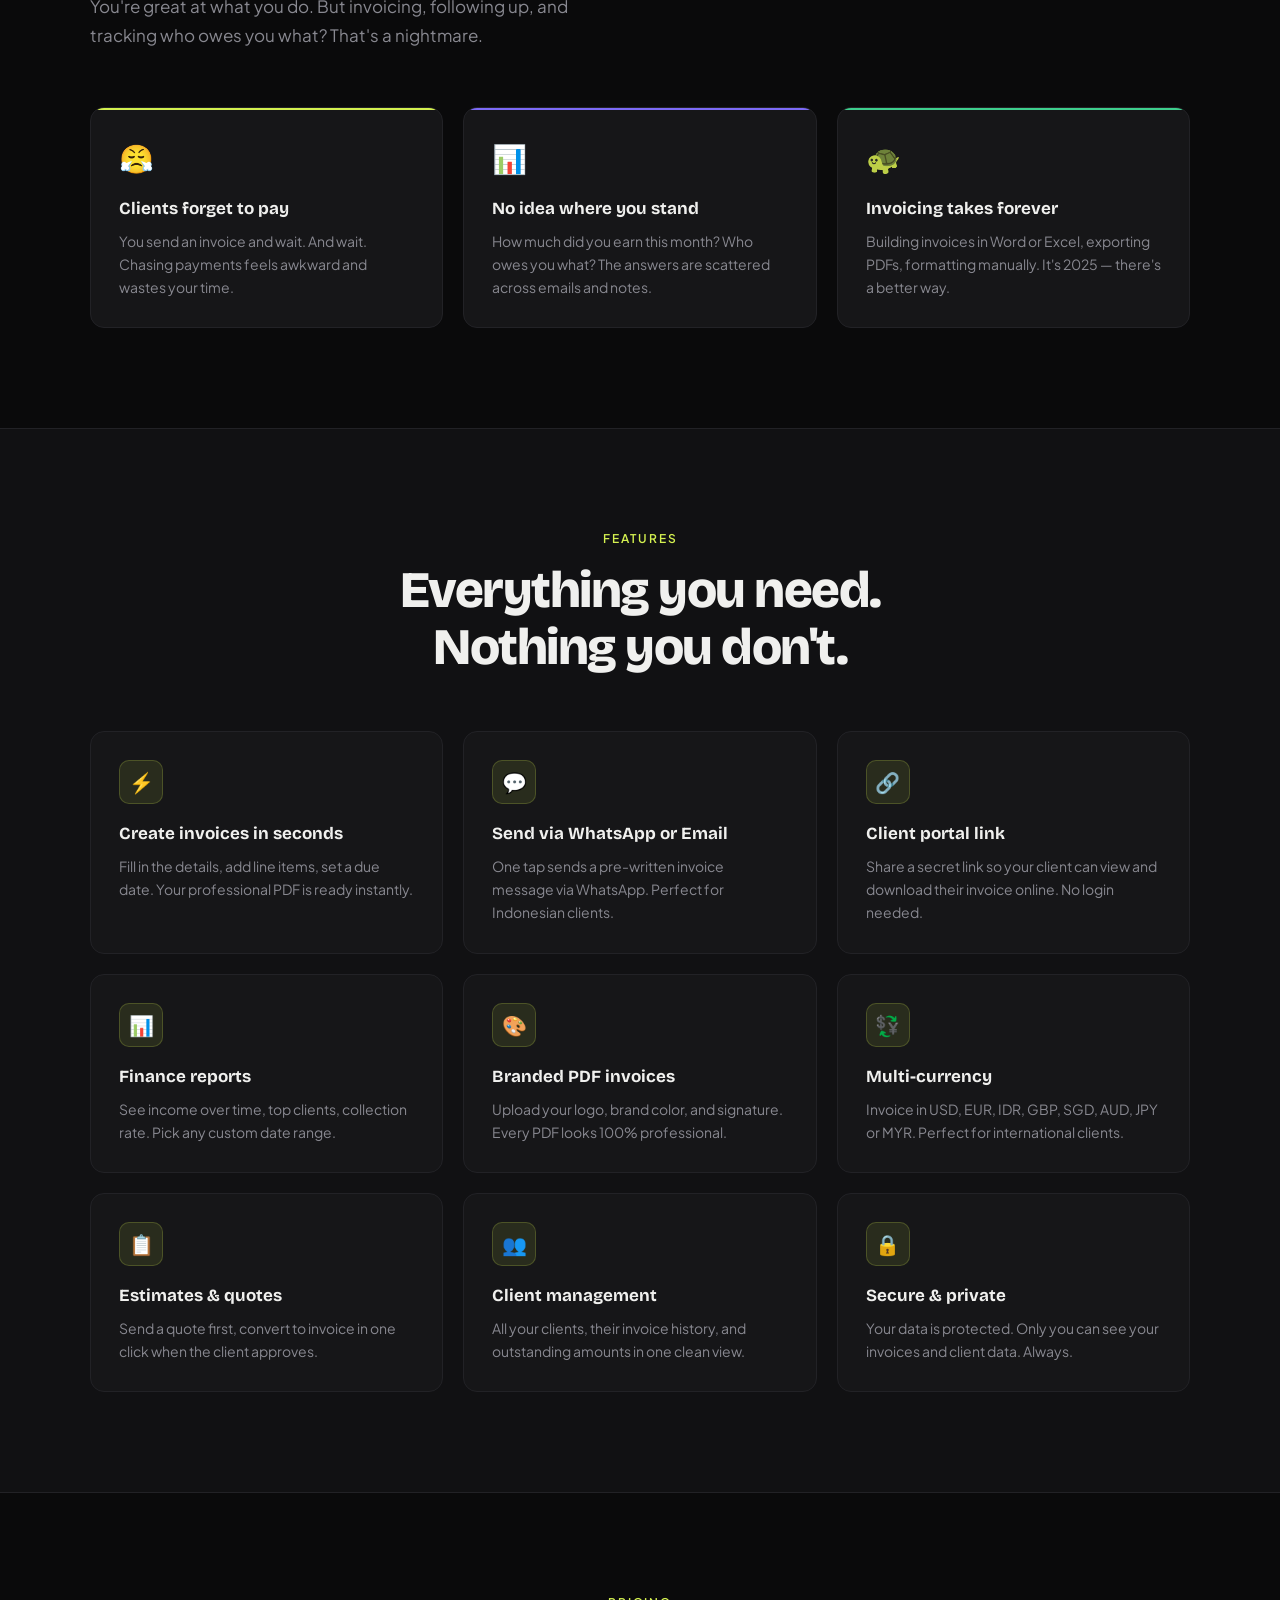
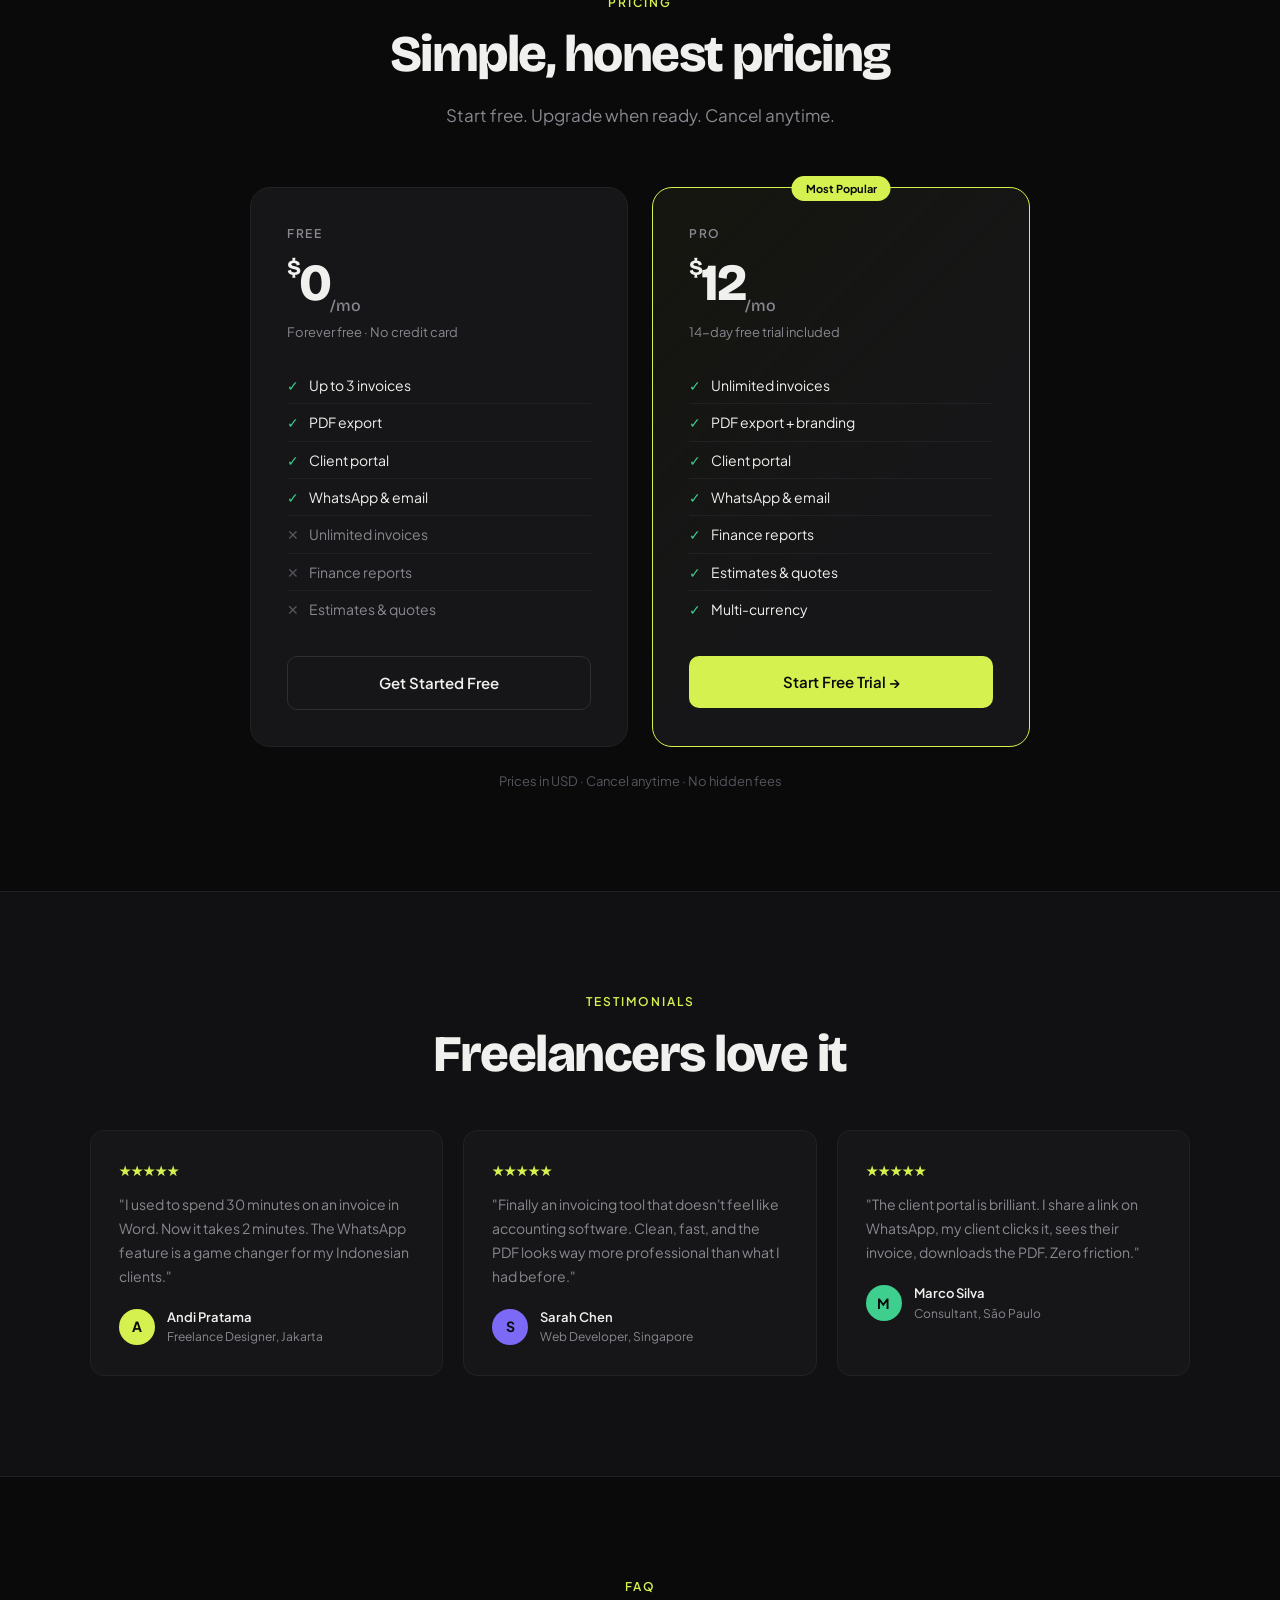
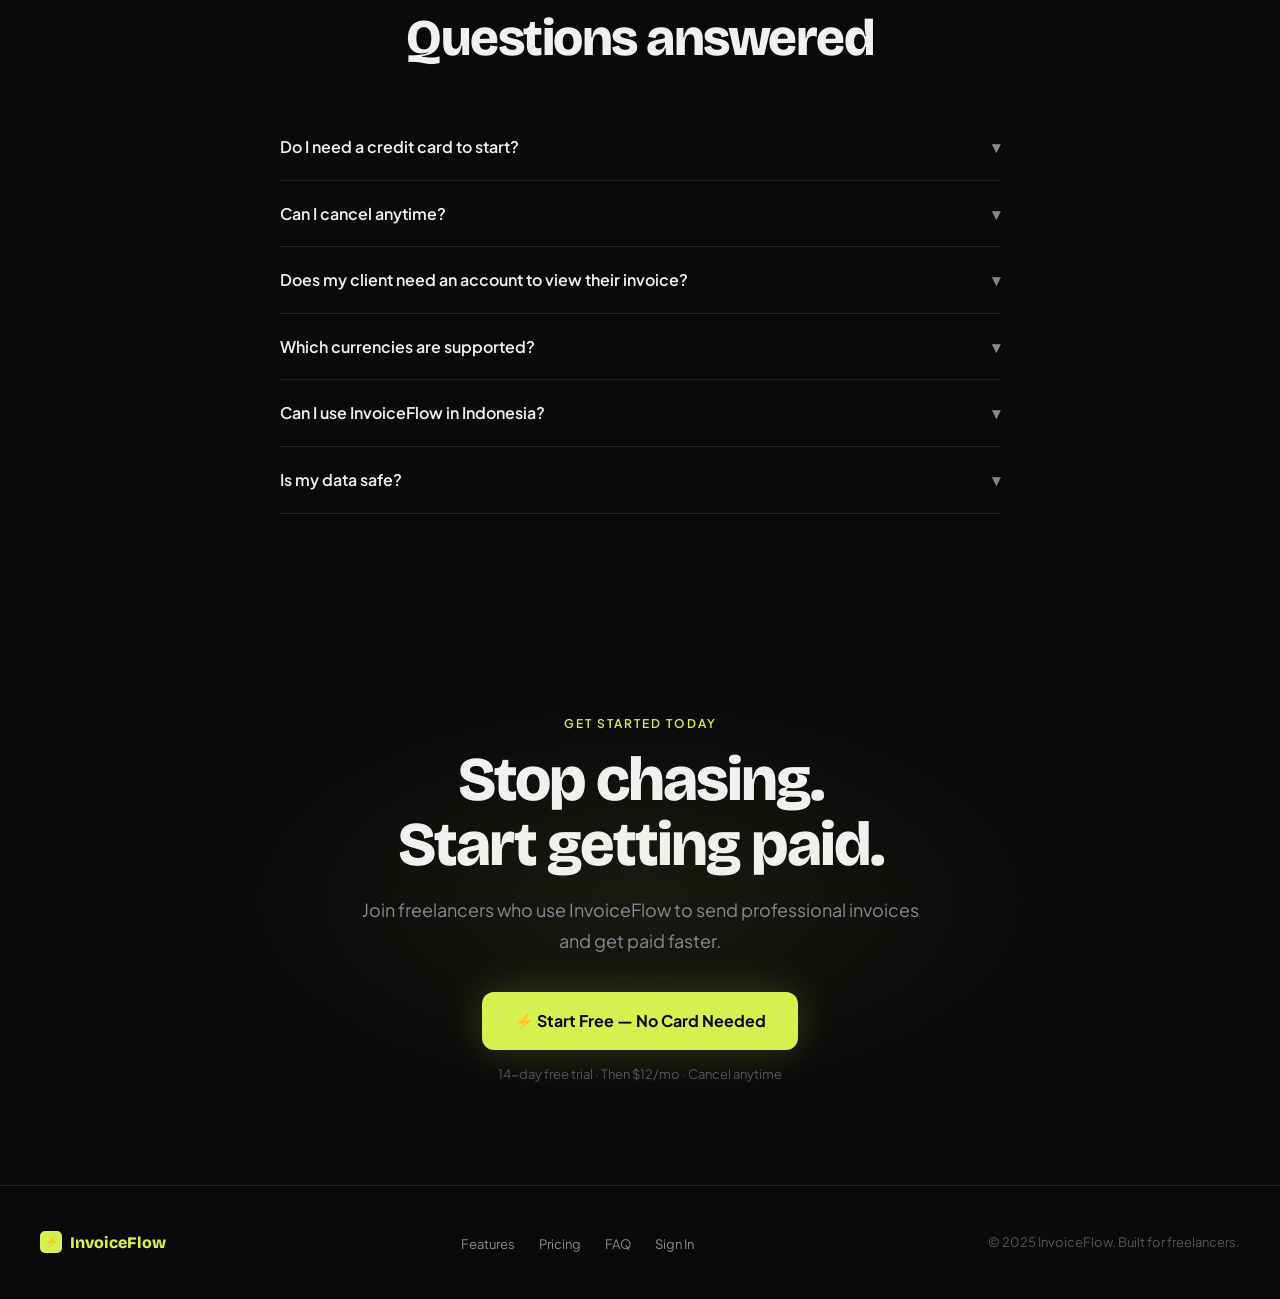
==== commit c5d5b153: "Add files via upload" ====
--- a/index.html
+++ b/index.html
@@ -4,682 +4,460 @@
 <meta charset="UTF-8">
 <meta name="viewport" content="width=device-width, initial-scale=1.0">
 <title>InvoiceFlow — Simple Invoicing for Freelancers</title>
-<link href="https://fonts.googleapis.com/css2?family=Plus+Jakarta+Sans:wght@400;500;600;700;800&family=DM+Mono:wght@300;400;500&display=swap" rel="stylesheet">
-<link rel="stylesheet" href="style.css">
-
-<!-- Supabase -->
-<script src="https://cdn.jsdelivr.net/npm/@supabase/supabase-js@2"></script>
-<!-- PDF -->
-<script src="https://cdnjs.cloudflare.com/ajax/libs/jspdf/2.5.1/jspdf.umd.min.js"></script>
-<script src="https://cdnjs.cloudflare.com/ajax/libs/jspdf-autotable/3.8.2/jspdf.plugin.autotable.min.js"></script>
-<!-- Charts -->
-<script src="https://cdn.jsdelivr.net/npm/chart.js@4.4.0/dist/chart.umd.min.js"></script>
-<!-- App config — replace with your values -->
-<script>
-  const SUPABASE_URL = 'https://qlejmmsizedjpfwicvux.supabase.co'  // ← replace this
-  const SUPABASE_KEY = 'eyJhbGciOiJIUzI1NiIsInR5cCI6IkpXVCJ9.eyJpc3MiOiJzdXBhYmFzZSIsInJlZiI6InFsZWptbXNpemVkanBmd2ljdnV4Iiwicm9sZSI6ImFub24iLCJpYXQiOjE3NzM1NTgwMjksImV4cCI6MjA4OTEzNDAyOX0.oq34AdYu4NknnfqPH8v4bfA4Kg9KngEJ089hecFGoRc'                             // ← replace this
-  const { createClient } = supabase
-  const db = createClient(SUPABASE_URL, SUPABASE_KEY)
-
-  // LemonSqueezy config — keys are now server-side only
-  const TRIAL_DAYS         = 14
-  const FREE_INVOICE_LIMIT = 3
-</script>
+<meta name="description" content="Create, send and track invoices in minutes. Built for freelancers and small businesses. Free 14-day trial, no credit card required.">
+<link href="https://fonts.googleapis.com/css2?family=Bricolage+Grotesque:wght@400;500;600;700;800&family=Plus+Jakarta+Sans:wght@400;500;600&display=swap" rel="stylesheet">
+<style>
+:root{--bg:#0a0a0b;--surface:#111113;--card:#161618;--border:#222226;--border2:#2e2e34;--accent:#d4f150;--accent2:#b8d93e;--text:#f0f0ee;--muted:#888890;--muted2:#55555e;--paid:#3ecf8e;--radius:14px}
+*,*::before,*::after{margin:0;padding:0;box-sizing:border-box}
+html{scroll-behavior:smooth}
+body{font-family:'Plus Jakarta Sans',sans-serif;background:var(--bg);color:var(--text);line-height:1.6;overflow-x:hidden}
+body::before{content:'';position:fixed;inset:0;background-image:url("data:image/svg+xml,%3Csvg viewBox='0 0 256 256' xmlns='http://www.w3.org/2000/svg'%3E%3Cfilter id='noise'%3E%3CfeTurbulence type='fractalNoise' baseFrequency='0.9' numOctaves='4' stitchTiles='stitch'/%3E%3C/filter%3E%3Crect width='100%25' height='100%25' filter='url(%23noise)' opacity='0.03'/%3E%3C/svg%3E");pointer-events:none;z-index:1000;opacity:.4}
+
+/* NAV */
+nav{position:fixed;top:0;left:0;right:0;z-index:100;display:flex;align-items:center;justify-content:space-between;padding:20px 40px;background:rgba(10,10,11,.88);backdrop-filter:blur(20px);border-bottom:1px solid rgba(255,255,255,.04);transition:border-color .3s}
+.nav-logo{display:flex;align-items:center;gap:10px;font-family:'Bricolage Grotesque',sans-serif;font-weight:800;font-size:20px;color:var(--accent);text-decoration:none}
+.nav-logo-icon{width:32px;height:32px;background:var(--accent);border-radius:8px;display:flex;align-items:center;justify-content:center;font-size:16px}
+.nav-links{display:flex;align-items:center;gap:32px;list-style:none}
+.nav-links a{color:var(--muted);text-decoration:none;font-size:14px;font-weight:500;transition:color .2s}
+.nav-links a:hover{color:var(--text)}
+.nav-cta{display:flex;align-items:center;gap:12px}
+.btn-ghost{padding:9px 18px;border:1px solid var(--border2);border-radius:8px;background:transparent;color:var(--muted);font-family:'Plus Jakarta Sans',sans-serif;font-size:14px;font-weight:500;cursor:pointer;text-decoration:none;transition:all .2s;display:inline-flex;align-items:center}
+.btn-ghost:hover{border-color:var(--text);color:var(--text)}
+.btn-primary{padding:9px 20px;background:var(--accent);color:#0a0a0b;border:none;border-radius:8px;font-family:'Plus Jakarta Sans',sans-serif;font-size:14px;font-weight:600;cursor:pointer;text-decoration:none;display:inline-flex;align-items:center;transition:all .2s}
+.btn-primary:hover{background:var(--accent2);transform:translateY(-1px)}
+
+/* HERO */
+.hero{min-height:100vh;display:flex;flex-direction:column;align-items:center;justify-content:center;padding:120px 40px 80px;position:relative;text-align:center;overflow:hidden}
+.hero::after{content:'';position:absolute;top:20%;left:50%;transform:translateX(-50%);width:700px;height:700px;background:radial-gradient(circle,rgba(212,241,80,.07) 0%,transparent 70%);pointer-events:none}
+.hero-badge{display:inline-flex;align-items:center;gap:8px;padding:6px 16px;background:rgba(212,241,80,.1);border:1px solid rgba(212,241,80,.25);border-radius:100px;font-size:13px;font-weight:500;color:var(--accent);margin-bottom:32px;animation:fadeUp .6s ease both}
+.badge-dot{width:6px;height:6px;background:var(--accent);border-radius:50%;animation:blink 2s ease infinite}
+@keyframes blink{0%,100%{opacity:1}50%{opacity:.4}}
+.hero-title{font-family:'Bricolage Grotesque',sans-serif;font-size:clamp(48px,7vw,88px);font-weight:800;line-height:1.05;letter-spacing:-2px;max-width:920px;animation:fadeUp .6s .1s ease both}
+.hero-title .ac{color:var(--accent)}
+.hero-title .dm{color:var(--muted2)}
+.hero-sub{font-size:clamp(16px,2vw,19px);color:var(--muted);max-width:520px;margin:24px auto 40px;line-height:1.75;animation:fadeUp .6s .2s ease both}
+.hero-btns{display:flex;align-items:center;gap:14px;flex-wrap:wrap;justify-content:center;animation:fadeUp .6s .3s ease both}
+.btn-lg{display:inline-flex;align-items:center;gap:8px;padding:16px 32px;border-radius:12px;font-family:'Plus Jakarta Sans',sans-serif;font-size:16px;font-weight:700;text-decoration:none;transition:all .2s;cursor:pointer;border:none}
+.btn-lg.primary{background:var(--accent);color:#0a0a0b;box-shadow:0 0 40px rgba(212,241,80,.2)}
+.btn-lg.primary:hover{background:var(--accent2);transform:translateY(-2px);box-shadow:0 0 60px rgba(212,241,80,.3)}
+.btn-lg.ghost{border:1px solid var(--border2);color:var(--text);background:transparent}
+.btn-lg.ghost:hover{border-color:var(--muted)}
+.hero-note{margin-top:16px;font-size:13px;color:var(--muted2);animation:fadeUp .6s .4s ease both}
+
+/* MOCKUP */
+.mockup-wrap{margin-top:72px;width:100%;max-width:980px;background:var(--card);border:1px solid var(--border);border-radius:20px;overflow:hidden;box-shadow:0 40px 120px rgba(0,0,0,.6),0 0 0 1px rgba(255,255,255,.04);animation:fadeUp .8s .5s ease both}
+.m-bar{background:var(--surface);border-bottom:1px solid var(--border);padding:14px 20px;display:flex;align-items:center;gap:8px}
+.m-dot{width:12px;height:12px;border-radius:50%}
+.m-url{flex:1;background:var(--card);border:1px solid var(--border);border-radius:6px;padding:4px 12px;font-size:11px;color:var(--muted2);margin:0 16px;text-align:center}
+.m-body{display:grid;grid-template-columns:190px 1fr;min-height:320px}
+.m-sidebar{background:var(--surface);border-right:1px solid var(--border);padding:18px 12px}
+.m-logo{display:flex;align-items:center;gap:7px;font-family:'Bricolage Grotesque',sans-serif;font-weight:800;font-size:13px;color:var(--accent);margin-bottom:20px;padding:0 5px}
+.m-logo-i{width:18px;height:18px;background:var(--accent);border-radius:4px;display:flex;align-items:center;justify-content:center;font-size:9px}
+.m-sec{font-size:8px;text-transform:uppercase;letter-spacing:1.5px;color:var(--muted2);padding:0 5px;margin:14px 0 5px}
+.m-item{display:flex;align-items:center;gap:7px;padding:6px 9px;border-radius:5px;font-size:10px;color:var(--muted);margin-bottom:1px}
+.m-item.on{background:var(--accent);color:#0a0a0b;font-weight:600}
+.m-dot2{width:7px;height:7px;background:currentColor;border-radius:2px;opacity:.5;flex-shrink:0}
+.m-main{padding:18px 22px}
+.m-ptitle{font-family:'Bricolage Grotesque',sans-serif;font-weight:700;font-size:16px;margin-bottom:14px}
+.m-stats{display:grid;grid-template-columns:repeat(4,1fr);gap:8px;margin-bottom:14px}
+.m-stat{background:var(--surface);border:1px solid var(--border);border-radius:7px;padding:10px}
+.m-stat-l{font-size:8px;text-transform:uppercase;letter-spacing:.5px;color:var(--muted);margin-bottom:5px}
+.m-stat-v{font-family:'Bricolage Grotesque',sans-serif;font-size:16px;font-weight:700}
+.m-stats .m-stat:nth-child(1) .m-stat-v{color:var(--accent)}
+.m-stats .m-stat:nth-child(2) .m-stat-v{color:var(--paid)}
+.m-stats .m-stat:nth-child(3) .m-stat-v{color:#f5a623}
+.m-stats .m-stat:nth-child(4) .m-stat-v{color:#f97066}
+.m-thead{display:grid;grid-template-columns:1fr 1fr 70px 70px 64px;gap:6px;padding:7px 10px;font-size:8px;text-transform:uppercase;letter-spacing:.5px;color:var(--muted2);border-bottom:1px solid var(--border)}
+.m-row{display:grid;grid-template-columns:1fr 1fr 70px 70px 64px;gap:6px;padding:8px 10px;font-size:10px;border-bottom:1px solid var(--border);align-items:center}
+.m-num{color:var(--accent);font-weight:600;font-size:9px}
+.m-bdg{display:inline-block;padding:2px 7px;border-radius:8px;font-size:8px;font-weight:600}
+.m-bdg.paid{background:rgba(62,207,142,.15);color:var(--paid)}
+.m-bdg.sent{background:rgba(124,106,247,.15);color:#7c6af7}
+.m-bdg.ov{background:rgba(249,112,102,.15);color:#f97066}
+
+@keyframes fadeUp{from{opacity:0;transform:translateY(24px)}to{opacity:1;transform:translateY(0)}}
+
+/* LOGOS */
+.logos-wrap{padding:48px 40px;border-top:1px solid var(--border);text-align:center}
+.logos-lbl{font-size:12px;color:var(--muted2);letter-spacing:1px;text-transform:uppercase;margin-bottom:22px}
+.logos-row{display:flex;align-items:center;justify-content:center;gap:40px;flex-wrap:wrap;opacity:.35}
+.logos-row span{font-family:'Bricolage Grotesque',sans-serif;font-weight:700;font-size:17px;color:var(--text)}
+
+/* SECTIONS */
+.section{padding:100px 40px}
+.inner{max-width:1100px;margin:0 auto}
+.s-label{font-size:12px;text-transform:uppercase;letter-spacing:2px;color:var(--accent);font-weight:600;margin-bottom:14px}
+.s-title{font-family:'Bricolage Grotesque',sans-serif;font-size:clamp(32px,4vw,52px);font-weight:800;letter-spacing:-1.5px;line-height:1.1;margin-bottom:18px}
+.s-sub{font-size:17px;color:var(--muted);max-width:540px;line-height:1.75}
+.section-center{text-align:center}
+.section-center .s-sub{margin:0 auto}
+
+/* CARDS */
+.grid-3{display:grid;grid-template-columns:repeat(3,1fr);gap:20px;margin-top:56px}
+.grid-2{display:grid;grid-template-columns:repeat(2,1fr);gap:20px;margin-top:56px}
+.card{background:var(--card);border:1px solid var(--border);border-radius:var(--radius);padding:28px;transition:all .2s}
+.card:hover{border-color:var(--border2);transform:translateY(-3px)}
+.card-accent{position:relative;overflow:hidden}
+.card-accent::before{content:'';position:absolute;top:0;left:0;right:0;height:2px}
+.card-accent:nth-child(1)::before{background:var(--accent)}
+.card-accent:nth-child(2)::before{background:#7c6af7}
+.card-accent:nth-child(3)::before{background:var(--paid)}
+.card-icon{width:44px;height:44px;background:rgba(212,241,80,.1);border:1px solid rgba(212,241,80,.2);border-radius:10px;display:flex;align-items:center;justify-content:center;font-size:20px;margin-bottom:16px}
+.card-title{font-family:'Bricolage Grotesque',sans-serif;font-weight:700;font-size:17px;margin-bottom:8px}
+.card-desc{font-size:14px;color:var(--muted);line-height:1.65}
+.card-pain-icon{font-size:28px;margin-bottom:14px}
+
+/* ALT SECTION */
+.alt{background:var(--surface);border-top:1px solid var(--border);border-bottom:1px solid var(--border)}
+
+/* PRICING */
+.pricing-cards{display:grid;grid-template-columns:1fr 1fr;gap:24px;max-width:780px;margin:56px auto 0}
+.p-card{background:var(--card);border:1px solid var(--border);border-radius:20px;padding:36px;position:relative;transition:transform .2s}
+.p-card:hover{transform:translateY(-4px)}
+.p-card.featured{border-color:var(--accent);background:linear-gradient(135deg,rgba(212,241,80,.05) 0%,var(--card) 60%)}
+.p-badge{position:absolute;top:-12px;left:50%;transform:translateX(-50%);background:var(--accent);color:#0a0a0b;font-size:11px;font-weight:700;padding:4px 14px;border-radius:100px;white-space:nowrap}
+.p-name{font-size:12px;text-transform:uppercase;letter-spacing:1.5px;color:var(--muted);font-weight:600;margin-bottom:14px}
+.p-price{font-family:'Bricolage Grotesque',sans-serif;font-size:52px;font-weight:800;letter-spacing:-2px;line-height:1}
+.p-price sup{font-size:22px;vertical-align:top;margin-top:10px}
+.p-price sub{font-size:16px;color:var(--muted);font-weight:500;letter-spacing:0}
+.p-period{font-size:13px;color:var(--muted);margin:8px 0 24px}
+.p-list{list-style:none;margin-bottom:28px}
+.p-list li{display:flex;align-items:center;gap:10px;font-size:14px;padding:7px 0;border-bottom:1px solid var(--border);color:var(--muted)}
+.p-list li:last-child{border:none}
+.p-list li.y{color:var(--text)}
+.p-check{color:var(--paid);flex-shrink:0}
+.p-x{color:var(--muted2);flex-shrink:0}
+.p-btn{display:block;width:100%;padding:14px;border-radius:10px;font-family:'Plus Jakarta Sans',sans-serif;font-size:15px;font-weight:600;cursor:pointer;text-align:center;text-decoration:none;transition:all .2s;border:none}
+.p-btn.primary{background:var(--accent);color:#0a0a0b}
+.p-btn.primary:hover{background:var(--accent2)}
+.p-btn.ghost{background:transparent;border:1px solid var(--border2);color:var(--text)}
+.p-btn.ghost:hover{border-color:var(--text)}
+
+/* TESTIMONIALS */
+.t-card{background:var(--card);border:1px solid var(--border);border-radius:var(--radius);padding:28px}
+.t-stars{color:var(--accent);font-size:14px;margin-bottom:12px}
+.t-text{font-size:14px;line-height:1.7;color:var(--muted);margin-bottom:18px}
+.t-author{display:flex;align-items:center;gap:12px}
+.t-av{width:36px;height:36px;border-radius:50%;display:flex;align-items:center;justify-content:center;font-size:14px;font-weight:700;color:#0a0a0b;flex-shrink:0}
+.t-name{font-size:13px;font-weight:600}
+.t-role{font-size:12px;color:var(--muted)}
+
+/* FAQ */
+.faq-inner{max-width:720px;margin:48px auto 0}
+.faq-item{border-bottom:1px solid var(--border);padding:20px 0;cursor:pointer}
+.faq-q{display:flex;align-items:center;justify-content:space-between;font-size:16px;font-weight:600;user-select:none;gap:16px}
+.faq-arrow{color:var(--muted);transition:transform .2s;flex-shrink:0}
+.faq-item.open .faq-arrow{transform:rotate(180deg);color:var(--accent)}
+.faq-a{display:none;font-size:14px;color:var(--muted);line-height:1.7;padding-top:12px}
+.faq-item.open .faq-a{display:block}
+
+/* CTA SECTION */
+.cta-wrap{padding:100px 40px;text-align:center;position:relative;overflow:hidden}
+.cta-wrap::before{content:'';position:absolute;top:50%;left:50%;transform:translate(-50%,-50%);width:800px;height:400px;background:radial-gradient(ellipse,rgba(212,241,80,.07) 0%,transparent 70%);pointer-events:none}
+.cta-inner{max-width:580px;margin:0 auto;position:relative}
+.cta-title{font-family:'Bricolage Grotesque',sans-serif;font-size:clamp(36px,5vw,62px);font-weight:800;letter-spacing:-2px;line-height:1.05;margin-bottom:18px}
+.cta-sub{font-size:18px;color:var(--muted);line-height:1.7;margin-bottom:36px}
+.cta-note{font-size:13px;color:var(--muted2);margin-top:14px}
+
+/* FOOTER */
+footer{border-top:1px solid var(--border);padding:44px 40px;display:flex;align-items:center;justify-content:space-between;flex-wrap:wrap;gap:20px}
+.footer-logo{display:flex;align-items:center;gap:8px;font-family:'Bricolage Grotesque',sans-serif;font-weight:800;font-size:16px;color:var(--accent);text-decoration:none}
+.f-links{display:flex;gap:24px;list-style:none}
+.f-links a{font-size:13px;color:var(--muted);text-decoration:none;transition:color .2s}
+.f-links a:hover{color:var(--text)}
+.f-copy{font-size:13px;color:var(--muted2)}
+
+/* REVEAL */
+.reveal{opacity:0;transform:translateY(28px);transition:opacity .7s ease,transform .7s ease}
+.reveal.visible{opacity:1;transform:translateY(0)}
+
+@media(max-width:768px){
+  nav{padding:16px 20px}
+  .nav-links{display:none}
+  .hero,.section,.cta-wrap{padding-left:20px;padding-right:20px}
+  .grid-3,.grid-2,.pricing-cards{grid-template-columns:1fr}
+  .m-body{grid-template-columns:1fr}
+  .m-sidebar{display:none}
+}
+</style>
 </head>
 <body>
-</head>
-<body>
-
-<!-- AUTH SCREEN -->
-<div class="auth-screen" id="auth-screen">
-  <div class="auth-box">
-    <div class="auth-logo"><div class="auth-logo-icon">⚡</div>InvoiceFlow</div>
-    <div class="auth-sub">Simple invoicing for freelancers</div>
-    <div class="auth-tabs">
-      <button class="auth-tab active" onclick="switchAuthTab('login',this)">Sign In</button>
-      <button class="auth-tab" onclick="switchAuthTab('signup',this)">Create Account</button>
-    </div>
-    <div class="auth-error" id="auth-error"></div>
-    <div id="auth-login">
-      <label class="auth-label">Email</label>
-      <input class="auth-input" id="login-email" type="email" placeholder="you@example.com" />
-      <label class="auth-label">Password</label>
-      <input class="auth-input" id="login-password" type="password" placeholder="••••••••" />
-      <button class="auth-btn" onclick="handleLogin()">Sign In →</button>
-    </div>
-    <div id="auth-signup" style="display:none">
-      <label class="auth-label">Email</label>
-      <input class="auth-input" id="signup-email" type="email" placeholder="you@example.com" />
-      <label class="auth-label">Password</label>
-      <input class="auth-input" id="signup-password" type="password" placeholder="Min 6 characters" />
-      <button class="auth-btn" onclick="handleSignup()">Create Free Account →</button>
-    </div>
+
+<nav id="nav">
+  <a href="#" class="nav-logo">
+    <div class="nav-logo-icon">⚡</div>InvoiceFlow
+  </a>
+  <ul class="nav-links">
+    <li><a href="#features">Features</a></li>
+    <li><a href="#pricing">Pricing</a></li>
+    <li><a href="#faq">FAQ</a></li>
+  </ul>
+  <div class="nav-cta">
+    <a href="app.html" class="btn-ghost">Sign In</a>
+    <a href="app.html" class="btn-primary">Start Free Trial</a>
+  </div>
+</nav>
+
+<!-- HERO -->
+<section class="hero">
+  <div class="hero-badge">
+    <div class="badge-dot"></div>
+    Free 14-day trial · No credit card required
+  </div>
+  <h1 class="hero-title">
+    Invoicing that gets<br>you <span class="ac">paid faster</span><span class="dm">.</span>
+  </h1>
+  <p class="hero-sub">Create professional invoices in seconds. Send via WhatsApp or email. Track who owes you money. Built for freelancers.</p>
+  <div class="hero-btns">
+    <a href="app.html" class="btn-lg primary">⚡ Start Free — No Card Needed</a>
+    <a href="#features" class="btn-lg ghost">See all features →</a>
+  </div>
+  <p class="hero-note">✓ 14-day free trial &nbsp;·&nbsp; ✓ No credit card &nbsp;·&nbsp; ✓ Cancel anytime</p>
+
+  <div class="mockup-wrap">
+    <div class="m-bar">
+      <div class="m-dot" style="background:#ff5f57"></div>
+      <div class="m-dot" style="background:#febc2e"></div>
+      <div class="m-dot" style="background:#28c840"></div>
+      <div class="m-url">invoiceflow-psi.vercel.app</div>
+    </div>
+    <div class="m-body">
+      <div class="m-sidebar">
+        <div class="m-logo"><div class="m-logo-i">⚡</div>InvoiceFlow</div>
+        <div class="m-item on"><div class="m-dot2"></div>Dashboard</div>
+        <div class="m-sec">Work</div>
+        <div class="m-item"><div class="m-dot2"></div>Invoices</div>
+        <div class="m-item"><div class="m-dot2"></div>Estimates</div>
+        <div class="m-item"><div class="m-dot2"></div>Clients</div>
+        <div class="m-sec">Insights</div>
+        <div class="m-item"><div class="m-dot2"></div>Reports</div>
+      </div>
+      <div class="m-main">
+        <div class="m-ptitle">Dashboard</div>
+        <div class="m-stats">
+          <div class="m-stat"><div class="m-stat-l">Total Invoiced</div><div class="m-stat-v">$8,450</div></div>
+          <div class="m-stat"><div class="m-stat-l">Paid</div><div class="m-stat-v">$4,200</div></div>
+          <div class="m-stat"><div class="m-stat-l">Pending</div><div class="m-stat-v">$3,150</div></div>
+          <div class="m-stat"><div class="m-stat-l">Overdue</div><div class="m-stat-v">$1,100</div></div>
+        </div>
+        <div class="m-thead"><span>Invoice</span><span>Client</span><span>Amount</span><span>Due</span><span>Status</span></div>
+        <div class="m-row"><div class="m-num">#INV-0024</div><div>Pixel Studio</div><div>$2,400</div><div style="color:var(--muted);font-size:9px">Mar 15</div><div><span class="m-bdg ov">Overdue</span></div></div>
+        <div class="m-row"><div class="m-num">#INV-0023</div><div>Sonder Agency</div><div>$1,800</div><div style="color:var(--muted);font-size:9px">Mar 22</div><div><span class="m-bdg sent">Sent</span></div></div>
+        <div class="m-row"><div class="m-num">#INV-0022</div><div>Nova Branding</div><div>$3,200</div><div style="color:var(--muted);font-size:9px">Mar 10</div><div><span class="m-bdg paid">Paid</span></div></div>
+      </div>
+    </div>
+  </div>
+</section>
+
+<!-- SOCIAL PROOF -->
+<div class="logos-wrap reveal">
+  <div class="logos-lbl">Trusted by freelancers worldwide</div>
+  <div class="logos-row">
+    <span>Designers</span><span>Developers</span><span>Consultants</span><span>Agencies</span><span>Photographers</span><span>Copywriters</span>
   </div>
 </div>
 
-<!-- MAIN APP -->
-<div class="app" id="app">
-  <aside class="sidebar">
-    <div class="logo"><div class="logo-icon">⚡</div>InvoiceFlow</div>
-    <div class="nav-section">Menu</div>
-    <a class="nav-item active" onclick="showView('dashboard',this)"><span class="nav-icon">▦</span> Dashboard</a>
-    <a class="nav-item" onclick="showView('reports',this)"><span class="nav-icon">◈</span> Reports</a>
-    <a class="nav-item" onclick="showView('invoices',this)"><span class="nav-icon">◫</span> Invoices</a>
-    <a class="nav-item" onclick="showView('clients',this)"><span class="nav-icon">◑</span> Clients</a>
-    <a class="nav-item" onclick="showView('create',this)"><span class="nav-icon">＋</span> New Invoice</a>
-    <a class="nav-item" onclick="showView('estimates',this)"><span class="nav-icon">◉</span> Estimates</a>
-    <div class="nav-section">Account</div>
-    <a class="nav-item" onclick="showView('settings',this)"><span class="nav-icon">⚙</span> Company Settings</a>
-    <a class="nav-item" id="nav-billing" onclick="openBillingPortal()"><span class="nav-icon">💳</span> Billing</a>
-    <a class="nav-item" onclick="handleLogout()"><span class="nav-icon">←</span> Sign Out</a>
-    <div class="sidebar-bottom">
-      <div class="user-pill">
-        <div class="avatar" id="user-avatar">?</div>
-        <div class="user-info">
-          <div class="user-name" id="user-email-display">Loading...</div>
-          <div class="user-plan">✦ Free Trial</div>
-        </div>
-      </div>
-    </div>
-  </aside>
-
-  <main class="main">
-
-    <!-- DASHBOARD -->
-    <div class="view active" id="view-dashboard">
-      <div class="trial-banner" id="trial-banner" style="display:none;">
-        ⏳ <span id="trial-banner-text">You're on a free trial.</span>
-        <button class="btn btn-primary" style="padding:6px 14px;font-size:12px;margin-left:auto;" onclick="goToCheckout()">Upgrade to Pro →</button>
-      </div>
-      <div class="page-header">
-        <div>
-          <div class="page-title">Dashboard</div>
-          <div class="page-subtitle" id="dash-subtitle">Loading...</div>
-        </div>
-        <button class="btn btn-primary" onclick="showView('create',document.querySelector('[onclick*=create]'))">＋ New Invoice</button>
-      </div>
-      <div class="stats-grid">
-        <div class="stat-card total"><div class="stat-label">Total Outstanding</div><div class="stat-value" id="stat-outstanding">$0</div><div class="stat-sub" id="stat-outstanding-sub">0 invoices</div></div>
-        <div class="stat-card paid"><div class="stat-label">Paid</div><div class="stat-value" id="stat-paid">$0</div><div class="stat-sub" id="stat-paid-sub">0 invoices</div></div>
-        <div class="stat-card pending"><div class="stat-label">Awaiting Payment</div><div class="stat-value" id="stat-pending">$0</div><div class="stat-sub" id="stat-pending-sub">0 sent</div></div>
-        <div class="stat-card overdue"><div class="stat-label">Overdue</div><div class="stat-value" id="stat-overdue">$0</div><div class="stat-sub" id="stat-overdue-sub">0 invoices</div></div>
-      </div>
-      <div class="table-section">
-        <div class="table-header"><div class="table-title">Recent Invoices</div></div>
-        <table class="invoice-table">
-          <thead><tr><th>Invoice</th><th>Client</th><th>Amount</th><th>Due Date</th><th>Status</th><th>Actions</th></tr></thead>
-          <tbody id="dashboard-table-body"><tr class="loading-row"><td colspan="6">Loading...</td></tr></tbody>
-        </table>
-      </div>
-    </div>
-
-    <!-- REPORTS -->
-    <div class="view" id="view-reports">
-      <div class="page-header">
-        <div>
-          <div class="page-title">Reports</div>
-          <div class="page-subtitle" id="report-subtitle">Financial overview</div>
-        </div>
-      </div>
-
-      <!-- Date range bar -->
-      <div class="date-range-bar">
-        <span class="date-range-label">Period:</span>
-        <input type="date" class="date-input" id="report-from" />
-        <span class="date-range-label">→</span>
-        <input type="date" class="date-input" id="report-to" />
-        <button class="btn btn-primary" style="padding:8px 16px;font-size:12px;" onclick="applyDateRange()">Apply</button>
-        <div style="display:flex;gap:6px;margin-left:8px;">
-          <button class="quick-btn" onclick="setQuick('month',this)">This Month</button>
-          <button class="quick-btn" onclick="setQuick('quarter',this)">3 Months</button>
-          <button class="quick-btn active" onclick="setQuick('year',this)">This Year</button>
-          <button class="quick-btn" onclick="setQuick('all',this)">All Time</button>
-        </div>
-      </div>
-
-      <!-- KPI row -->
-      <div class="kpi-grid">
-        <div class="kpi-card income">
-          <div class="kpi-label">Total Income</div>
-          <div class="kpi-value" id="kpi-income">$0</div>
-          <div class="kpi-sub" id="kpi-income-sub">0 paid invoices</div>
-        </div>
-        <div class="kpi-card outstanding">
-          <div class="kpi-label">Outstanding</div>
-          <div class="kpi-value" id="kpi-outstanding">$0</div>
-          <div class="kpi-sub" id="kpi-outstanding-sub">0 invoices</div>
-        </div>
-        <div class="kpi-card overdue">
-          <div class="kpi-label">Overdue</div>
-          <div class="kpi-value" id="kpi-overdue">$0</div>
-          <div class="kpi-sub" id="kpi-overdue-sub">0 invoices</div>
-        </div>
-        <div class="kpi-card invoices">
-          <div class="kpi-label">Total Invoiced</div>
-          <div class="kpi-value" id="kpi-total">$0</div>
-          <div class="kpi-sub" id="kpi-total-sub">0 invoices</div>
-        </div>
-      </div>
-
-      <!-- Income chart + Status donut -->
-      <div class="report-grid">
-        <div class="report-card">
-          <div class="report-card-title">Income Over Time</div>
-          <canvas id="income-chart" height="200"></canvas>
-        </div>
-        <div class="report-card">
-          <div class="report-card-title">Invoice Status Breakdown</div>
-          <div class="status-donut-wrap">
-            <canvas id="status-chart" width="140" height="140" style="flex-shrink:0;"></canvas>
-            <div class="donut-legend" id="donut-legend"></div>
-          </div>
-        </div>
-      </div>
-
-      <!-- Top clients + Averages -->
-      <div class="report-grid">
-        <div class="report-card">
-          <div class="report-card-title">Top Clients by Revenue</div>
-          <div id="top-clients-list"></div>
-        </div>
-        <div class="report-card">
-          <div class="report-card-title">Key Metrics</div>
-          <div id="avg-metrics"></div>
-        </div>
-      </div>
-    </div>
-
-    <!-- ALL INVOICES -->
-    <div class="view" id="view-invoices">
-      <div class="page-header">
-        <div><div class="page-title">All Invoices</div><div class="page-subtitle">Manage and track all your invoices</div></div>
-        <button class="btn btn-primary" onclick="showView('create',document.querySelector('[onclick*=create]'))">＋ New Invoice</button>
-      </div>
-      <div class="table-section">
-        <div class="table-header">
-          <div class="table-title">Invoice List</div>
-          <div class="filter-tabs">
-            <button class="filter-tab active" onclick="filterInvoices('all',this)">All</button>
-            <button class="filter-tab" onclick="filterInvoices('paid',this)">Paid</button>
-            <button class="filter-tab" onclick="filterInvoices('sent',this)">Sent</button>
-            <button class="filter-tab" onclick="filterInvoices('overdue',this)">Overdue</button>
-          </div>
-        </div>
-        <table class="invoice-table">
-          <thead><tr><th>Invoice</th><th>Client</th><th>Amount</th><th>Due Date</th><th>Status</th><th>Actions</th></tr></thead>
-          <tbody id="invoices-table-body"><tr class="loading-row"><td colspan="6">Loading...</td></tr></tbody>
-        </table>
-      </div>
-    </div>
-
-    <!-- CREATE INVOICE -->
-    <div class="view" id="view-create">
-      <div class="page-header">
-        <div><div class="page-title" id="create-page-title">New Invoice</div><div class="page-subtitle" id="new-invoice-num">Draft</div></div>
-        <div style="display:flex;gap:10px;">
-          <button class="btn btn-ghost" onclick="showView('dashboard',document.querySelector('[onclick*=dashboard]'))">Cancel</button>
-          <button class="btn btn-ghost" id="btn-save-draft" onclick="saveInvoice('draft')">Save Draft</button>
-          <button class="btn btn-ghost" id="btn-save-estimate" onclick="saveInvoice('estimate')" style="display:none">Save Estimate</button>
-          <button class="btn btn-primary" id="btn-send" onclick="saveInvoice('sent')">✉ Send Invoice</button>
-        </div>
-      </div>
-
-      <div class="form-grid">
-        <div class="form-card" style="border-color:var(--accent);border-opacity:.3;">
-          <div class="form-card-title"><span>1</span> From (Your Company)</div>
-          <div id="company-banner" style="display:flex;align-items:center;gap:14px;">
-            <img id="create-logo-preview" src="" style="display:none;width:44px;height:44px;object-fit:contain;border-radius:6px;border:1px solid var(--border);background:var(--surface2);" />
-            <div style="flex:1;">
-              <div id="create-company-name" style="font-weight:500;font-size:14px;color:var(--text);">—</div>
-              <div id="create-company-email" style="font-size:12px;color:var(--muted);margin-top:2px;">—</div>
-              <div id="create-company-address" style="font-size:12px;color:var(--muted);margin-top:1px;"></div>
-            </div>
-            <button class="btn btn-ghost" style="font-size:11px;padding:6px 12px;" onclick="showView('settings',document.querySelector('[onclick*=settings]'))">Edit ⚙</button>
-          </div>
-        </div>
-        <div class="form-card">
-          <div class="form-card-title"><span>2</span> Bill To (Client)</div>
-          <div class="form-group"><label class="form-label">Client Name / Company</label><input class="form-input" id="client-name" placeholder="Acme Corp" /></div>
-          <div class="form-group"><label class="form-label">Client Email</label><input class="form-input" id="client-email" placeholder="billing@client.com" /></div>
-          <div class="form-group"><label class="form-label">Client Address (optional)</label><input class="form-input" id="client-address" placeholder="456 Business Ave" /></div>
-        </div>
-      </div>
-
-      <div class="form-grid">
-        <div class="form-card">
-          <div class="form-card-title"><span>3</span> Invoice Details</div>
-          <div class="form-group"><label class="form-label">Invoice Number</label><input class="form-input" id="inv-number" placeholder="#INV-0001" /></div>
-          <div class="form-group"><label class="form-label">Issue Date</label><input class="form-input" type="date" id="inv-issue-date" /></div>
-          <div class="form-group"><label class="form-label">Due Date</label><input class="form-input" type="date" id="inv-due-date" /></div>
-          <div class="form-group">
-            <label class="form-label">Currency</label>
-            <select class="form-input" id="inv-currency" onchange="updateCurrencySymbol()">
-              <option value="USD">USD — US Dollar ($)</option>
-              <option value="EUR">EUR — Euro (€)</option>
-              <option value="IDR">IDR — Indonesian Rupiah (Rp)</option>
-              <option value="GBP">GBP — British Pound (£)</option>
-              <option value="SGD">SGD — Singapore Dollar (S$)</option>
-              <option value="AUD">AUD — Australian Dollar (A$)</option>
-              <option value="JPY">JPY — Japanese Yen (¥)</option>
-              <option value="MYR">MYR — Malaysian Ringgit (RM)</option>
-            </select>
-          </div>
-        </div>
-        <div class="form-card">
-          <div class="form-card-title"><span>4</span> Payment & Notes</div>
-          <div class="form-group"><label class="form-label">Payment Method</label><select class="form-input" id="inv-payment-method"><option>Bank Transfer</option><option>PayPal</option><option>Stripe</option><option>Wise</option></select></div>
-          <div class="form-group"><label class="form-label">Payment Details</label><input class="form-input" id="inv-payment-details" placeholder="Account number or PayPal email" /></div>
-          <div class="form-group"><label class="form-label">Notes (optional)</label><input class="form-input" id="inv-notes" placeholder="Thank you for your business!" /></div>
-        </div>
-      </div>
-
-      <div class="line-items-card">
-        <div class="form-card-title"><span>5</span> Line Items</div>
-        <div class="line-item-header"><span>Description</span><span>Qty</span><span id="rate-header">Rate ($)</span><span>Total</span><span></span></div>
-        <div id="line-items"></div>
-        <button class="btn btn-ghost" style="margin-top:12px;font-size:12px;" onclick="addLine()">＋ Add Line Item</button>
-        <div class="totals-row">
-          <div class="totals-box">
-            <div class="totals-line"><span>Subtotal</span><span id="subtotal">$0.00</span></div>
-            <div class="totals-line" style="align-items:center;">
-              <span>Tax %</span>
-              <input class="form-input" id="tax-rate" type="number" min="0" max="100" value="0" oninput="calcTotal()" style="width:70px;padding:4px 8px;font-size:12px;text-align:right;" />
-            </div>
-            <div class="totals-line"><span>Tax Amount</span><span id="tax-amount">$0.00</span></div>
-            <div class="totals-line total"><span>Total</span><span id="grand-total">$0.00</span></div>
-          </div>
-        </div>
-      </div>
-
-      <div class="form-actions">
-        <button class="btn btn-ghost" onclick="showView('dashboard',document.querySelector('[onclick*=dashboard]'))">Cancel</button>
-        <button class="btn btn-ghost" onclick="saveInvoice('draft')">Save Draft</button>
-        <button class="btn btn-primary" onclick="saveInvoice('sent')">✉ Send Invoice</button>
-      </div>
-    </div>
-
-    <!-- ESTIMATES -->
-    <div class="view" id="view-estimates">
-      <div class="page-header">
-        <div><div class="page-title">Estimates</div><div class="page-subtitle">Send quotes, convert to invoices in one click</div></div>
-        <button class="btn btn-primary" onclick="showEstimateForm()">＋ New Estimate</button>
-      </div>
-      <div class="table-section">
-        <div class="table-header"><div class="table-title">All Estimates</div></div>
-        <table class="invoice-table">
-          <thead><tr><th>Estimate</th><th>Client</th><th>Amount</th><th>Date</th><th>Status</th><th>Actions</th></tr></thead>
-          <tbody id="estimates-table-body"><tr class="loading-row"><td colspan="6">Loading...</td></tr></tbody>
-        </table>
-      </div>
-    </div>
-
-    <!-- INVOICE DETAIL -->
-    <div class="view" id="view-detail">
-      <div class="page-header">
-        <div>
-          <div class="page-title" id="detail-inv-number">#INV-0001</div>
-          <div class="page-subtitle" id="detail-inv-status">Status</div>
-        </div>
-        <div style="display:flex;gap:10px;">
-          <button class="btn btn-ghost" onclick="showView('invoices', document.querySelector('[onclick*=invoices]'))">← Back</button>
-          <button class="btn btn-ghost" id="detail-mark-paid-btn" onclick="markPaidFromDetail()">✓ Mark as Paid</button>
-          <button class="btn btn-ghost" id="detail-convert-btn" onclick="convertEstimateToInvoice()" style="display:none">→ Convert to Invoice</button>
-          <button class="btn btn-ghost" onclick="downloadPDF()">↓ Download PDF</button>
-          <button class="btn btn-ghost" id="detail-share-btn" onclick="sharePortalLink()">🔗 Share Link</button>
-          <button class="btn btn-primary" id="detail-email-btn" onclick="openEmailModal()">✉ Send Invoice</button>
-          <button class="btn btn-ghost" id="detail-remind-btn" onclick="openReminderFromDetail()">🔔 Reminder</button>
-        </div>
-      </div>
-
-      <div class="form-grid">
-        <div class="form-card">
-          <div class="form-card-title"><span>↑</span> From</div>
-          <div style="font-size:14px;line-height:2;" id="detail-from">—</div>
-        </div>
-        <div class="form-card">
-          <div class="form-card-title"><span>↓</span> Bill To</div>
-          <div style="font-size:14px;line-height:2;" id="detail-to">—</div>
-        </div>
-      </div>
-
-      <div class="form-grid">
-        <div class="form-card">
-          <div class="form-card-title"><span>i</span> Invoice Details</div>
-          <div style="display:grid;grid-template-columns:1fr 1fr;gap:12px;">
-            <div><div class="form-label">Issue Date</div><div id="detail-issue-date" style="font-size:14px;">—</div></div>
-            <div><div class="form-label">Due Date</div><div id="detail-due-date" style="font-size:14px;">—</div></div>
-            <div><div class="form-label">Payment Method</div><div id="detail-payment-method" style="font-size:14px;">—</div></div>
-            <div><div class="form-label">Notes</div><div id="detail-notes" style="font-size:14px;">—</div></div>
-          </div>
-        </div>
-        <div class="form-card" style="display:flex;flex-direction:column;justify-content:center;align-items:center;gap:8px;">
-          <div class="form-label">Total Amount</div>
-          <div id="detail-total" style="font-family:'Plus Jakarta Sans',sans-serif;font-size:48px;font-weight:800;letter-spacing:-2px;color:var(--accent);">$0</div>
-          <span class="badge" id="detail-badge">draft</span>
-        </div>
-      </div>
-
-      <div class="line-items-card">
-        <div class="form-card-title"><span>≡</span> Line Items</div>
-        <div class="line-item-header"><span>Description</span><span>Qty</span><span>Rate</span><span>Total</span><span></span></div>
-        <div id="detail-line-items"></div>
-        <div class="totals-row">
-          <div class="totals-box">
-            <div class="totals-line"><span>Subtotal</span><span id="detail-subtotal">$0.00</span></div>
-            <div class="totals-line"><span id="detail-tax-label">Tax (0%)</span><span id="detail-tax-amount">$0.00</span></div>
-            <div class="totals-line total"><span>Total</span><span id="detail-grand-total">$0.00</span></div>
-          </div>
-        </div>
-      </div>
-    </div>
-
-    <!-- COMPANY SETTINGS -->
-    <div class="view" id="view-settings">
-      <div class="page-header">
-        <div>
-          <div class="page-title">Company Settings</div>
-          <div class="page-subtitle">Set once — used on every invoice automatically</div>
-        </div>
-        <button class="btn btn-primary" onclick="saveCompanySettings()">Save Settings</button>
-      </div>
-
-      <div class="form-grid">
-        <div class="form-card">
-          <div class="form-card-title"><span>🏢</span> Company Info</div>
-          <div class="form-group"><label class="form-label">Company / Your Name</label><input class="form-input" id="settings-name" placeholder="Alex Johnson Design" /></div>
-          <div class="form-group"><label class="form-label">Email</label><input class="form-input" id="settings-email" placeholder="you@email.com" /></div>
-          <div class="form-group"><label class="form-label">Phone (optional)</label><input class="form-input" id="settings-phone" placeholder="+1 234 567 8900" /></div>
-          <div class="form-group"><label class="form-label">Address (optional)</label><input class="form-input" id="settings-address" placeholder="123 Main St, City, Country" /></div>
-          <div class="form-group"><label class="form-label">Website (optional)</label><input class="form-input" id="settings-website" placeholder="www.yoursite.com" /></div>
-        </div>
-
-        <div class="form-card">
-          <div class="form-card-title"><span>🖼</span> Company Logo</div>
-          <div style="display:flex;flex-direction:column;align-items:center;gap:16px;padding:20px 0;">
-            <img id="settings-logo-preview" src="" alt="Logo" style="display:none;max-width:160px;max-height:100px;object-fit:contain;border-radius:8px;border:1px solid var(--border);background:var(--surface2);padding:8px;" />
-            <div id="settings-logo-placeholder" style="width:160px;height:100px;border:2px dashed var(--border);border-radius:8px;display:flex;align-items:center;justify-content:center;color:var(--muted);font-size:12px;">No logo yet</div>
-            <label style="cursor:pointer;width:100%;">
-              <div class="btn btn-ghost" style="width:100%;justify-content:center;">↑ Upload Logo</div>
-              <input type="file" id="settings-logo-upload" accept="image/*" style="display:none" onchange="handleSettingsLogoUpload(this)" />
-            </label>
-            <button class="btn btn-ghost" style="width:100%;justify-content:center;color:var(--overdue);border-color:var(--overdue);" onclick="clearSettingsLogo()">Remove Logo</button>
-          </div>
-          <div style="font-size:11px;color:var(--muted);text-align:center;">PNG or JPG recommended. Max 1MB.</div>
-        </div>
-      </div>
-
-      <div class="form-grid" style="margin-bottom:24px;">
-        <div class="form-card">
-          <div class="form-card-title"><span>✍</span> Authorised Signature</div>
-          <div style="font-size:12px;color:var(--muted);margin-bottom:16px;">Appears on the PDF above "Authorised Sign". Use a signature on white/transparent background.</div>
-          <div style="display:flex;flex-direction:column;align-items:center;gap:16px;">
-            <img id="settings-sign-preview" src="" alt="Signature" style="display:none;max-width:200px;max-height:80px;object-fit:contain;border-radius:8px;border:1px solid var(--border);background:white;padding:8px;" />
-            <div id="settings-sign-placeholder" style="width:200px;height:80px;border:2px dashed var(--border);border-radius:8px;display:flex;align-items:center;justify-content:center;color:var(--muted);font-size:12px;">No signature yet</div>
-            <label style="cursor:pointer;width:100%;">
-              <div class="btn btn-ghost" style="width:100%;justify-content:center;">↑ Upload Signature</div>
-              <input type="file" id="settings-sign-upload" accept="image/*" style="display:none" onchange="handleSignatureUpload(this)" />
-            </label>
-            <button class="btn btn-ghost" style="width:100%;justify-content:center;color:var(--overdue);border-color:var(--overdue);" onclick="clearSignature()">Remove Signature</button>
-          </div>
-          <div style="font-size:11px;color:var(--muted);text-align:center;margin-top:12px;">PNG with transparent background works best.</div>
-        </div>
-
-        <div class="form-card">
-          <div class="form-card-title"><span>👁</span> Signature Preview</div>
-          <div style="background:white;border:1px solid var(--border);border-radius:8px;padding:20px;margin-bottom:12px;">
-            <div style="display:flex;justify-content:flex-end;">
-              <div style="width:160px;text-align:center;">
-                <div id="sign-preview-img-wrap" style="height:60px;display:flex;align-items:center;justify-content:center;margin-bottom:8px;">
-                  <img id="sign-preview-img" src="" style="display:none;max-width:150px;max-height:56px;object-fit:contain;" />
-                  <div id="sign-preview-empty" style="color:#ccc;font-size:12px;">signature here</div>
-                </div>
-                <div style="border-top:1px solid #555;padding-top:5px;font-size:11px;color:#888;">Authorised Sign</div>
-              </div>
-            </div>
-          </div>
-          <div style="font-size:11px;color:var(--muted);">This is how the signature area will look on your PDF invoice.</div>
-        </div>
-      </div>
-
-      <div class="form-card" style="margin-bottom:24px;">
-        <div class="form-card-title"><span>🎨</span> Brand Color</div>
-        <div class="form-label" style="margin-bottom:12px;">This color is used on your PDF invoice — bars, total box, accents</div>
-        <div style="display:flex;align-items:center;gap:16px;flex-wrap:wrap;">
-          <div style="display:flex;align-items:center;gap:10px;">
-            <input type="color" id="settings-brand-color" value="#ffc800"
-              style="width:48px;height:48px;border:none;border-radius:8px;cursor:pointer;background:none;padding:0;"
-              oninput="updateColorPreview(this.value)" />
-            <div>
-              <div style="font-size:13px;font-weight:500;color:var(--text)" id="color-hex-label">#FFC800</div>
-              <div style="font-size:11px;color:var(--muted);">Click to change</div>
-            </div>
-          </div>
-          <div style="display:flex;gap:8px;flex-wrap:wrap;" id="color-presets">
-            <button class="color-swatch" style="background:#ffc800;" onclick="setColor('#ffc800')" title="Yellow"></button>
-            <button class="color-swatch" style="background:#3b82f6;" onclick="setColor('#3b82f6')" title="Blue"></button>
-            <button class="color-swatch" style="background:#10b981;" onclick="setColor('#10b981')" title="Green"></button>
-            <button class="color-swatch" style="background:#ef4444;" onclick="setColor('#ef4444')" title="Red"></button>
-            <button class="color-swatch" style="background:#8b5cf6;" onclick="setColor('#8b5cf6')" title="Purple"></button>
-            <button class="color-swatch" style="background:#f97316;" onclick="setColor('#f97316')" title="Orange"></button>
-            <button class="color-swatch" style="background:#ec4899;" onclick="setColor('#ec4899')" title="Pink"></button>
-            <button class="color-swatch" style="background:#1e293b;" onclick="setColor('#1e293b')" title="Navy"></button>
-          </div>
-        </div>
-        <div style="margin-top:16px;background:var(--surface2);border-radius:8px;overflow:hidden;">
-          <div id="color-bar-preview" style="height:6px;background:#ffc800;transition:background .2s;"></div>
-          <div style="padding:10px 14px;font-size:11px;color:var(--muted);">Preview — this bar appears on your PDF invoice</div>
-        </div>
-      </div>
-
-      <div class="form-card" style="margin-bottom:24px;">
-        <div class="form-card-title"><span>💳</span> Default Payment Info</div>
-        <div class="form-grid" style="margin-bottom:0;">
-          <div class="form-group"><label class="form-label">Default Currency</label>
-            <select class="form-input" id="settings-currency">
-              <option value="USD">USD — US Dollar ($)</option>
-              <option value="EUR">EUR — Euro (€)</option>
-              <option value="IDR">IDR — Indonesian Rupiah (Rp)</option>
-              <option value="GBP">GBP — British Pound (£)</option>
-              <option value="SGD">SGD — Singapore Dollar (S$)</option>
-              <option value="AUD">AUD — Australian Dollar (A$)</option>
-              <option value="JPY">JPY — Japanese Yen (¥)</option>
-              <option value="MYR">MYR — Malaysian Ringgit (RM)</option>
-            </select>
-          </div>
-          <div class="form-group"><label class="form-label">Default Payment Method</label>
-            <select class="form-input" id="settings-payment-method">
-              <option>Bank Transfer</option><option>PayPal</option><option>Stripe</option><option>Wise</option>
-            </select>
-          </div>
-          <div class="form-group"><label class="form-label">Payment Details</label><input class="form-input" id="settings-payment-details" placeholder="Account number, PayPal email, etc." /></div>
-        </div>
-        <div class="form-group"><label class="form-label">Default Invoice Notes</label><input class="form-input" id="settings-notes" placeholder="Thank you for your business!" /></div>
-      </div>
-
-      <div style="display:flex;justify-content:flex-end;gap:12px;">
-        <button class="btn btn-ghost" onclick="showView('dashboard',document.querySelector('[onclick*=dashboard]'))">Cancel</button>
-        <button class="btn btn-primary" onclick="saveCompanySettings()">✓ Save Settings</button>
-      </div>
-    </div>
-
-    <!-- CLIENTS -->
-    <div class="view" id="view-clients">
-      <div class="page-header">
-        <div>
-          <div class="page-title">Clients</div>
-          <div class="page-subtitle" id="clients-subtitle">Loading...</div>
-        </div>
-        <button class="btn btn-primary" onclick="showView('create',document.querySelector('[onclick*=create]'))">＋ New Invoice</button>
-      </div>
-
-      <!-- Search -->
-      <div style="margin-bottom:20px;position:relative;">
-        <input class="form-input" id="client-search" placeholder="Search clients by name or email..." oninput="filterClients(this.value)" style="padding-left:36px;" />
-        <span style="position:absolute;left:12px;top:50%;transform:translateY(-50%);color:var(--muted);font-size:14px;">⌕</span>
-      </div>
-
-      <div class="table-section">
-        <div class="table-header">
-          <div class="table-title">All Clients</div>
-          <div class="filter-tabs">
-            <button class="filter-tab active" onclick="sortClients('revenue',this)">Top Revenue</button>
-            <button class="filter-tab" onclick="sortClients('name',this)">A → Z</button>
-            <button class="filter-tab" onclick="sortClients('recent',this)">Most Recent</button>
-          </div>
-        </div>
-        <table class="invoice-table">
-          <thead>
-            <tr>
-              <th>Client</th>
-              <th>Invoices</th>
-              <th>Total Billed</th>
-              <th>Total Paid</th>
-              <th>Outstanding</th>
-              <th>Last Invoice</th>
-              <th>Actions</th>
-            </tr>
-          </thead>
-          <tbody id="clients-table-body">
-            <tr class="loading-row"><td colspan="7">Loading clients...</td></tr>
-          </tbody>
-        </table>
-      </div>
-    </div>
-
-  </main>
-
-  <!-- CLIENT DETAIL PANEL -->
-  <div class="client-panel-overlay" id="client-panel-overlay" onclick="closeClientPanel()"></div>
-  <div class="client-panel" id="client-panel">
-    <div class="client-panel-header">
-      <div>
-        <div class="client-panel-avatar" id="cp-avatar">A</div>
-        <div>
-          <div class="client-panel-name" id="cp-name">Client Name</div>
-          <div class="client-panel-email" id="cp-email">email@client.com</div>
-        </div>
-      </div>
-      <button class="icon-btn" onclick="closeClientPanel()" style="flex-shrink:0;">✕</button>
-    </div>
-
-    <div class="client-panel-stats">
-      <div class="cp-stat">
-        <div class="cp-stat-label">Total Billed</div>
-        <div class="cp-stat-value" id="cp-total-billed">$0</div>
-      </div>
-      <div class="cp-stat">
-        <div class="cp-stat-label">Total Paid</div>
-        <div class="cp-stat-value paid" id="cp-total-paid">$0</div>
-      </div>
-      <div class="cp-stat">
-        <div class="cp-stat-label">Outstanding</div>
-        <div class="cp-stat-value pending" id="cp-outstanding">$0</div>
-      </div>
-      <div class="cp-stat">
-        <div class="cp-stat-label">Invoices</div>
-        <div class="cp-stat-value" id="cp-inv-count">0</div>
-      </div>
-    </div>
-
-    <div style="display:flex;gap:8px;margin-bottom:20px;">
-      <button class="btn btn-primary" style="flex:1;justify-content:center;font-size:12px;" onclick="newInvoiceForClient()">＋ New Invoice</button>
-      <button class="btn btn-ghost" style="flex:1;justify-content:center;font-size:12px;" id="cp-email-btn" onclick="emailClient()">✉ Email</button>
-    </div>
-
-    <div style="font-size:11px;text-transform:uppercase;letter-spacing:1px;color:var(--muted);margin-bottom:12px;">Invoice History</div>
-    <div id="cp-invoice-list"></div>
-  </div>
-</div>
-
-<!-- PAYWALL MODAL -->
-<div class="paywall-overlay" id="paywall-modal">
-  <div class="paywall-box">
-    <div class="paywall-icon">⚡</div>
-    <div class="paywall-title" id="paywall-title">Your free trial has ended</div>
-    <div class="paywall-sub" id="paywall-sub">Subscribe to InvoiceFlow Pro to continue creating invoices and accessing all features.</div>
-
-    <div class="paywall-features">
-      <div class="paywall-feature"><span class="paywall-feature-icon">✓</span> Unlimited invoices & estimates</div>
-      <div class="paywall-feature"><span class="paywall-feature-icon">✓</span> Client portal with shareable links</div>
-      <div class="paywall-feature"><span class="paywall-feature-icon">✓</span> Branded PDF export with logo & signature</div>
-      <div class="paywall-feature"><span class="paywall-feature-icon">✓</span> Multi-currency support (8 currencies)</div>
-      <div class="paywall-feature"><span class="paywall-feature-icon">✓</span> Finance reports & analytics</div>
-      <div class="paywall-feature"><span class="paywall-feature-icon">✓</span> Email sending & payment reminders</div>
-    </div>
-
-    <div class="paywall-price">
-      <span class="paywall-price-amount">$12</span>
-      <span class="paywall-price-period">/month</span>
-      <div class="paywall-trial-note">Cancel anytime · No hidden fees</div>
-    </div>
-
-    <button class="btn btn-primary" style="width:100%;padding:14px;font-size:15px;justify-content:center;margin-bottom:10px;" onclick="goToCheckout()">
-      🍋 Subscribe Now — $12/mo
-    </button>
-    <button class="btn btn-ghost" style="width:100%;padding:12px;font-size:13px;justify-content:center;" id="paywall-dismiss" onclick="dismissPaywall()">
-      Maybe later
-    </button>
-  </div>
-</div>
-
-<!-- EMAIL MODAL -->
-<div class="modal-overlay" id="email-modal">
-  <div class="modal">
-    <div class="modal-title">✉ Send Invoice</div>
-    <div class="modal-sub" id="email-modal-sub">Compose your email to the client</div>
-
-    <div class="pdf-note">
-      📎 Your PDF invoice will be attached automatically after clicking Send
-    </div>
-
-    <div class="email-field">
-      <label class="email-label">To</label>
-      <input class="email-input" id="email-to" type="email" placeholder="client@email.com" />
-    </div>
-    <div class="email-field">
-      <label class="email-label">CC (optional)</label>
-      <input class="email-input" id="email-cc" type="email" placeholder="cc@email.com" />
-    </div>
-    <div class="email-field">
-      <label class="email-label">Subject</label>
-      <input class="email-input" id="email-subject" />
-    </div>
-    <div class="email-field">
-      <label class="email-label">Message</label>
-      <textarea class="email-textarea" id="email-body"></textarea>
-    </div>
-
-    <div class="email-summary" id="email-summary"></div>
-
-    <div class="modal-actions">
-      <button class="btn btn-ghost" onclick="closeEmailModal()">Cancel</button>
-      <button class="btn btn-ghost" onclick="downloadPDF();showToast('📎 PDF downloaded — attach it to your email!')">↓ Download PDF First</button>
-      <button class="btn btn-primary" onclick="sendEmail()">✉ Open Email Client</button>
-    </div>
-  </div>
-</div>
-
-<!-- REMINDER MODAL -->
-<div class="modal-overlay" id="reminder-modal">
-  <div class="modal">
-    <div class="modal-title">Send Payment Reminder</div>
-    <div class="modal-sub" id="modal-sub">Sending reminder...</div>
-    <div class="reminder-preview">
-      Hi <strong id="rp-name">Client</strong>,<br><br>
-      This is a friendly reminder that invoice <strong id="rp-num">#INV</strong> for <strong id="rp-amount">$0</strong> is now due.<br><br>
-      Please let us know if you have any questions.<br><br>
-      Thank you for your continued business!<br>
-      — <span id="rp-from">You</span>
-    </div>
-    <div class="modal-actions">
-      <button class="btn btn-ghost" onclick="closeReminder()">Cancel</button>
-      <button class="btn btn-primary" onclick="sendReminder()">📧 Send Reminder</button>
-    </div>
-  </div>
-</div>
-
-<!-- TOAST -->
-<div class="toast" id="toast"><span id="toast-msg">Done!</span></div>
-<script src="app.js"></script>
+<!-- PROBLEM -->
+<section class="section">
+  <div class="inner">
+    <div class="reveal">
+      <div class="s-label">The problem</div>
+      <h2 class="s-title">Chasing payments<br>shouldn't be your job</h2>
+      <p class="s-sub">You're great at what you do. But invoicing, following up, and tracking who owes you what? That's a nightmare.</p>
+    </div>
+    <div class="grid-3">
+      <div class="card card-accent reveal">
+        <div class="card-pain-icon">😤</div>
+        <div class="card-title">Clients forget to pay</div>
+        <div class="card-desc">You send an invoice and wait. And wait. Chasing payments feels awkward and wastes your time.</div>
+      </div>
+      <div class="card card-accent reveal">
+        <div class="card-pain-icon">📊</div>
+        <div class="card-title">No idea where you stand</div>
+        <div class="card-desc">How much did you earn this month? Who owes you what? The answers are scattered across emails and notes.</div>
+      </div>
+      <div class="card card-accent reveal">
+        <div class="card-pain-icon">🐢</div>
+        <div class="card-title">Invoicing takes forever</div>
+        <div class="card-desc">Building invoices in Word or Excel, exporting PDFs, formatting manually. It's 2025 — there's a better way.</div>
+      </div>
+    </div>
+  </div>
+</section>
+
+<!-- FEATURES -->
+<section class="section alt" id="features">
+  <div class="inner">
+    <div class="section-center reveal">
+      <div class="s-label">Features</div>
+      <h2 class="s-title">Everything you need.<br>Nothing you don't.</h2>
+    </div>
+    <div class="grid-3">
+      <div class="card reveal"><div class="card-icon">⚡</div><div class="card-title">Create invoices in seconds</div><div class="card-desc">Fill in the details, add line items, set a due date. Your professional PDF is ready instantly.</div></div>
+      <div class="card reveal"><div class="card-icon">💬</div><div class="card-title">Send via WhatsApp or Email</div><div class="card-desc">One tap sends a pre-written invoice message via WhatsApp. Perfect for Indonesian clients.</div></div>
+      <div class="card reveal"><div class="card-icon">🔗</div><div class="card-title">Client portal link</div><div class="card-desc">Share a secret link so your client can view and download their invoice online. No login needed.</div></div>
+      <div class="card reveal"><div class="card-icon">📊</div><div class="card-title">Finance reports</div><div class="card-desc">See income over time, top clients, collection rate. Pick any custom date range.</div></div>
+      <div class="card reveal"><div class="card-icon">🎨</div><div class="card-title">Branded PDF invoices</div><div class="card-desc">Upload your logo, brand color, and signature. Every PDF looks 100% professional.</div></div>
+      <div class="card reveal"><div class="card-icon">💱</div><div class="card-title">Multi-currency</div><div class="card-desc">Invoice in USD, EUR, IDR, GBP, SGD, AUD, JPY or MYR. Perfect for international clients.</div></div>
+      <div class="card reveal"><div class="card-icon">📋</div><div class="card-title">Estimates & quotes</div><div class="card-desc">Send a quote first, convert to invoice in one click when the client approves.</div></div>
+      <div class="card reveal"><div class="card-icon">👥</div><div class="card-title">Client management</div><div class="card-desc">All your clients, their invoice history, and outstanding amounts in one clean view.</div></div>
+      <div class="card reveal"><div class="card-icon">🔒</div><div class="card-title">Secure & private</div><div class="card-desc">Your data is protected. Only you can see your invoices and client data. Always.</div></div>
+    </div>
+  </div>
+</section>
+
+<!-- PRICING -->
+<section class="section" id="pricing">
+  <div class="inner">
+    <div class="section-center reveal">
+      <div class="s-label">Pricing</div>
+      <h2 class="s-title">Simple, honest pricing</h2>
+      <p class="s-sub" style="text-align:center;margin:0 auto">Start free. Upgrade when ready. Cancel anytime.</p>
+    </div>
+    <div class="pricing-cards">
+      <div class="p-card reveal">
+        <div class="p-name">Free</div>
+        <div class="p-price"><sup>$</sup>0<sub>/mo</sub></div>
+        <div class="p-period">Forever free · No credit card</div>
+        <ul class="p-list">
+          <li class="y"><span class="p-check">✓</span> Up to 3 invoices</li>
+          <li class="y"><span class="p-check">✓</span> PDF export</li>
+          <li class="y"><span class="p-check">✓</span> Client portal</li>
+          <li class="y"><span class="p-check">✓</span> WhatsApp & email</li>
+          <li><span class="p-x">✕</span> Unlimited invoices</li>
+          <li><span class="p-x">✕</span> Finance reports</li>
+          <li><span class="p-x">✕</span> Estimates & quotes</li>
+        </ul>
+        <a href="app.html" class="p-btn ghost">Get Started Free</a>
+      </div>
+      <div class="p-card featured reveal">
+        <div class="p-badge">Most Popular</div>
+        <div class="p-name">Pro</div>
+        <div class="p-price"><sup>$</sup>12<sub>/mo</sub></div>
+        <div class="p-period">14-day free trial included</div>
+        <ul class="p-list">
+          <li class="y"><span class="p-check">✓</span> Unlimited invoices</li>
+          <li class="y"><span class="p-check">✓</span> PDF export + branding</li>
+          <li class="y"><span class="p-check">✓</span> Client portal</li>
+          <li class="y"><span class="p-check">✓</span> WhatsApp & email</li>
+          <li class="y"><span class="p-check">✓</span> Finance reports</li>
+          <li class="y"><span class="p-check">✓</span> Estimates & quotes</li>
+          <li class="y"><span class="p-check">✓</span> Multi-currency</li>
+        </ul>
+        <a href="app.html" class="p-btn primary">Start Free Trial →</a>
+      </div>
+    </div>
+    <p style="text-align:center;margin-top:24px;font-size:13px;color:var(--muted2)">Prices in USD · Cancel anytime · No hidden fees</p>
+  </div>
+</section>
+
+<!-- TESTIMONIALS -->
+<section class="section alt">
+  <div class="inner">
+    <div class="section-center reveal">
+      <div class="s-label">Testimonials</div>
+      <h2 class="s-title">Freelancers love it</h2>
+    </div>
+    <div class="grid-3" style="margin-top:48px">
+      <div class="t-card reveal">
+        <div class="t-stars">★★★★★</div>
+        <div class="t-text">"I used to spend 30 minutes on an invoice in Word. Now it takes 2 minutes. The WhatsApp feature is a game changer for my Indonesian clients."</div>
+        <div class="t-author"><div class="t-av" style="background:var(--accent)">A</div><div><div class="t-name">Andi Pratama</div><div class="t-role">Freelance Designer, Jakarta</div></div></div>
+      </div>
+      <div class="t-card reveal">
+        <div class="t-stars">★★★★★</div>
+        <div class="t-text">"Finally an invoicing tool that doesn't feel like accounting software. Clean, fast, and the PDF looks way more professional than what I had before."</div>
+        <div class="t-author"><div class="t-av" style="background:#7c6af7">S</div><div><div class="t-name">Sarah Chen</div><div class="t-role">Web Developer, Singapore</div></div></div>
+      </div>
+      <div class="t-card reveal">
+        <div class="t-stars">★★★★★</div>
+        <div class="t-text">"The client portal is brilliant. I share a link on WhatsApp, my client clicks it, sees their invoice, downloads the PDF. Zero friction."</div>
+        <div class="t-author"><div class="t-av" style="background:var(--paid)">M</div><div><div class="t-name">Marco Silva</div><div class="t-role">Consultant, São Paulo</div></div></div>
+      </div>
+    </div>
+  </div>
+</section>
+
+<!-- FAQ -->
+<section class="section" id="faq">
+  <div class="inner">
+    <div class="section-center reveal">
+      <div class="s-label">FAQ</div>
+      <h2 class="s-title">Questions answered</h2>
+    </div>
+    <div class="faq-inner">
+      <div class="faq-item reveal" onclick="toggleFaq(this)">
+        <div class="faq-q">Do I need a credit card to start?<span class="faq-arrow">▾</span></div>
+        <div class="faq-a">No. Sign up and use InvoiceFlow free with up to 3 invoices. No credit card required. The 14-day Pro trial also starts without a card.</div>
+      </div>
+      <div class="faq-item reveal" onclick="toggleFaq(this)">
+        <div class="faq-q">Can I cancel anytime?<span class="faq-arrow">▾</span></div>
+        <div class="faq-a">Yes. Cancel anytime from billing settings. You keep access until the end of your billing period. No questions asked.</div>
+      </div>
+      <div class="faq-item reveal" onclick="toggleFaq(this)">
+        <div class="faq-q">Does my client need an account to view their invoice?<span class="faq-arrow">▾</span></div>
+        <div class="faq-a">No. You share a secret link and your client can view and download the invoice without creating an account or logging in.</div>
+      </div>
+      <div class="faq-item reveal" onclick="toggleFaq(this)">
+        <div class="faq-q">Which currencies are supported?<span class="faq-arrow">▾</span></div>
+        <div class="faq-a">InvoiceFlow supports USD, EUR, IDR (Indonesian Rupiah), GBP, SGD, AUD, JPY, and MYR.</div>
+      </div>
+      <div class="faq-item reveal" onclick="toggleFaq(this)">
+        <div class="faq-q">Can I use InvoiceFlow in Indonesia?<span class="faq-arrow">▾</span></div>
+        <div class="faq-a">Absolutely. InvoiceFlow was built with Indonesian freelancers in mind — IDR currency, WhatsApp sending, and local bank transfer as payment method.</div>
+      </div>
+      <div class="faq-item reveal" onclick="toggleFaq(this)">
+        <div class="faq-q">Is my data safe?<span class="faq-arrow">▾</span></div>
+        <div class="faq-a">Yes. Your data is stored securely and protected with Row Level Security — only you can access your invoices and client data. We never share or sell your data.</div>
+      </div>
+    </div>
+  </div>
+</section>
+
+<!-- CTA -->
+<section class="cta-wrap">
+  <div class="cta-inner">
+    <div class="s-label reveal">Get started today</div>
+    <h2 class="cta-title reveal">Stop chasing.<br>Start getting paid.</h2>
+    <p class="cta-sub reveal">Join freelancers who use InvoiceFlow to send professional invoices and get paid faster.</p>
+    <div class="reveal">
+      <a href="app.html" class="btn-lg primary">⚡ Start Free — No Card Needed</a>
+      <p class="cta-note">14-day free trial · Then $12/mo · Cancel anytime</p>
+    </div>
+  </div>
+</section>
+
+<!-- FOOTER -->
+<footer>
+  <a href="#" class="footer-logo">
+    <span style="width:22px;height:22px;background:var(--accent);border-radius:5px;display:flex;align-items:center;justify-content:center;font-size:12px">⚡</span>
+    InvoiceFlow
+  </a>
+  <ul class="f-links">
+    <li><a href="#features">Features</a></li>
+    <li><a href="#pricing">Pricing</a></li>
+    <li><a href="#faq">FAQ</a></li>
+    <li><a href="app.html">Sign In</a></li>
+  </ul>
+  <div class="f-copy">© 2025 InvoiceFlow. Built for freelancers.</div>
+</footer>
+
+<script>
+const obs = new IntersectionObserver(entries => {
+  entries.forEach(e => { if(e.isIntersecting){ e.target.classList.add('visible'); obs.unobserve(e.target) } })
+}, { threshold:0.1, rootMargin:'0px 0px -40px 0px' })
+document.querySelectorAll('.reveal').forEach(el => obs.observe(el))
+
+function toggleFaq(item) {
+  const open = item.classList.contains('open')
+  document.querySelectorAll('.faq-item').forEach(i => i.classList.remove('open'))
+  if (!open) item.classList.add('open')
+}
+
+window.addEventListener('scroll', () => {
+  document.getElementById('nav').style.borderBottomColor =
+    window.scrollY > 40 ? 'rgba(255,255,255,.07)' : 'rgba(255,255,255,.04)'
+})
+</script>
 </body>
 </html>
